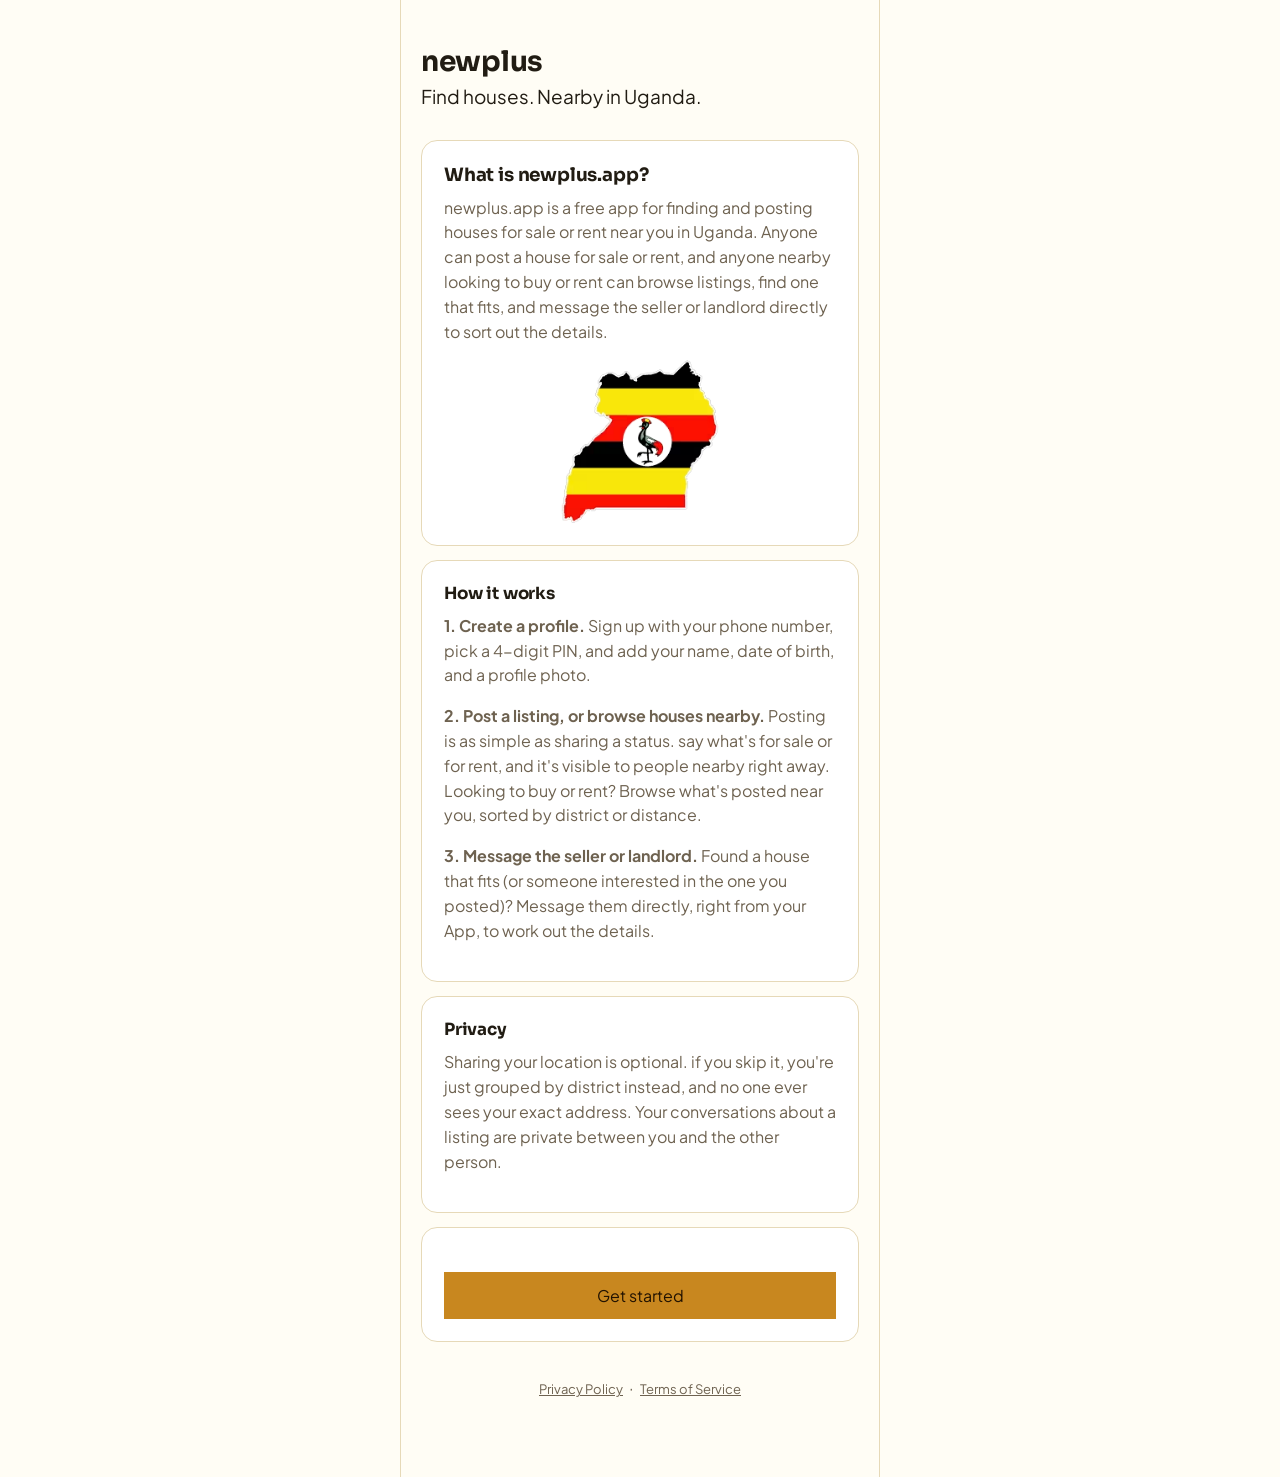
==== about.html @ b26dc36b "Add files via upload" ====
<!DOCTYPE html>
<html lang="en">
<head>
<meta charset="UTF-8">
<meta name="viewport" content="width=device-width, initial-scale=1.0">
<title>About newplus: Find and Post Houses for Sale &amp; Rent in Uganda</title>
<meta name="description" content="newplus is a free app for finding and posting houses for sale or rent near you in Uganda. Learn how it works: create a profile, post or browse listings nearby, and message the seller or landlord directly to sort out the details.">
<link rel="canonical" href="https://newplus.app/about.html">
<meta property="og:type" content="website">
<meta property="og:title" content="About newplus: Find and Post Houses for Sale & Rent in Uganda">
<meta property="og:description" content="Learn how newplus works: create a profile, ENSURE YOU HAVE SET A SECRET CODE UNDER PROFILES BEFORE USE. Post or find houses nearby, and message the seller or landlord directly.">
<meta property="og:url" content="https://newplus.app/about.html">
<meta property="og:image" content="https://newplus.app/founder.png">
<meta property="og:image:width" content="191">
<meta property="og:image:height" content="194">

<meta name="twitter:card" content="summary_large_image">
<meta name="twitter:title" content="About newplus: Find and Post Houses for Sale & Rent in Uganda">
<meta name="twitter:description" content="Learn how newplus works: create a profile, post or find houses nearby, and message the seller or landlord directly.">
<meta name="twitter:image" content="https://newplus.app/founder.png">
<link rel="preconnect" href="https://fonts.googleapis.com">
<link rel="preconnect" href="https://fonts.gstatic.com" crossorigin>
<link rel="stylesheet" href="https://fonts.googleapis.com/css2?family=Sora:wght@600;700;800&amp;family=Plus+Jakarta+Sans:wght@400;500;600;700&amp;family=JetBrains+Mono:wght@400;600&amp;display=swap">
<link rel="stylesheet" href="style.css">

<script type="application/ld+json">
{
  "@context": "https://schema.org",
  "@type": "WebApplication",
  "name": "newplus",
  "url": "https://newplus.app/",
  "image": "https://newplus.app/founder.png",
  "description": "newplus is a free app for finding and posting houses for sale or rent near you in Uganda. Create a profile, post or browse listings nearby by district or distance, and message the seller or landlord directly to sort out the details.",
  "disambiguatingDescription": "newplus is a local house sale and rental marketplace app in Uganda, it is not a news publication and is not affiliated with any news outlet, including any similarly-named one.",
  "applicationCategory": "BusinessApplication",
  "operatingSystem": "Any (runs in a web browser, no install required)",
  "areaServed": {
    "@type": "Country",
    "name": "Uganda"
  },
  "offers": {
    "@type": "Offer",
    "price": "5000",
    "priceCurrency": "UGX",
    "description": "Monthly subscription to post and browse house listings and message about them"
  }
}
</script>
</head>
<body>
<div id="app" style="padding-bottom:60px">
  <div class="brand">newplus</div>
  <p class="tagline tagline-hero">Find houses. Nearby in Uganda.</p>


  <div class="card welcome-card">
    <h1 style="font-size:1.15em;margin:0 0 10px">What is newplus.app?</h1>
    <p>newplus.app is a free app for finding and posting houses for
      sale or rent near you in Uganda. Anyone can post a house for sale
      or rent, and anyone nearby looking to buy or rent can browse
      listings, find one that fits, and message the seller or landlord
      directly to sort out the details.</p>
    <img src="/founder.png" width="160" alt="Map of Uganda in the colors of the Ugandan flag" style="display:block;margin:14px auto 0">
  </div>

  <div class="card welcome-card">
    <h2 style="font-size:1.05em;margin:0 0 10px">How it works</h2>
    <p><strong>1. Create a profile.</strong> Sign up with your phone
      number, pick a 4-digit PIN, and add your name, date of birth, and
      a profile photo.</p>
    <p><strong>2. Post a listing, or browse houses nearby.</strong> Posting is
      as simple as sharing a status. say what's for sale or for rent, and
      it's visible to people nearby right away. Looking to buy or rent?
      Browse what's posted near you, sorted by district or distance.</p>
    <p><strong>3. Message the seller or landlord.</strong> Found a house
      that fits (or someone interested in the one you posted)? Message
      them directly, right from your App, to work out the details.</p>
  </div>

  <div class="card welcome-card">
    <h2 style="font-size:1.05em;margin:0 0 10px">Privacy</h2>
    <p>Sharing your location is optional. if you skip it, you're just
      grouped by district instead, and no one ever sees your exact
      address. Your conversations about a listing are private between you
      and the other person.</p>
  </div>

  <div class="card welcome-card" style="text-align:center">
    <a href="/" class="btn-primary" style="display:inline-block;text-decoration:none;padding:12px 28px">Get started</a>
  </div>

  <p style="text-align:center;margin-top:20px">
    <a href="/privacy.html" style="color:var(--ink-muted);font-size:13px">Privacy Policy</a>
    &nbsp;·&nbsp;
    <a href="/terms.html" style="color:var(--ink-muted);font-size:13px">Terms of Service</a>
  </p>
</div>
</body>
</html>
---- style.css ----
/* ============================================================
   newplus design system
   Flat, paper-white, market-signage palette: gold, forest green,
   and brick clay on an off-white page. No gradients, no blur,
   no glow. One accent does the work; everything else stays quiet.
   ============================================================ */

/* Fonts (Sora, Plus Jakarta Sans, JetBrains Mono) are loaded via <link>
   tags in each page's <head>, not @import here, since @import forces
   the browser to fully fetch and parse this file before it even
   discovers it needs the font CSS, adding a serial round trip before
   text renders. See SETUP_GUIDE.md / the top of each .html file. */

:root {
  --bg: #FFFDF5;
  --bg-card: #FFFFFF;
  --bg-card-raised: #FBF1D6;
  --line: #E6D9B8;
  --line-soft: #E6D9B880;
  --ink: #211C13;
  --ink-muted: #6E6250;
  --gold: #C8871F;
  --gold-bright: #DFA23C;
  --gold-dim: #C8871F1f;
  --clay: #B23A2E;
  --clay-dim: #B23A2E1a;
  --forest: #2C4A30;
  --forest-bright: #3F6B45;
  --forest-dim: #2C4A3014;
  --forest-line: #2C4A3055;
  --cool: #2F6280;
  --cool-bright: #3E7899;
  --success: #3F6B45;
  --success-dim: #3F6B451a;
  --danger: #B23A2E;
  --danger-dim: #B23A2E1a;
  --radius: 16px;
  --radius-lg: 22px;
  --radius-sm: 11px;
  --font-display: 'Sora', sans-serif;
  --font-body: 'Plus Jakarta Sans', 'Apple Color Emoji', 'Segoe UI Emoji', 'Segoe UI Symbol', 'Noto Color Emoji', sans-serif;
  --font-mono: 'JetBrains Mono', monospace;
}

* { box-sizing: border-box; -webkit-tap-highlight-color: transparent; user-select: none; -webkit-user-select: none; -webkit-touch-callout: none; touch-action: manipulation; }

input, textarea {
  user-select: text; -webkit-user-select: text; -webkit-touch-callout: default;
}

html, body {
  margin: 0; padding: 0;
  background: var(--bg);
  color: var(--ink);
  font-family: var(--font-body);
  min-height: 100vh;
  overflow-x: hidden;
  -webkit-tap-highlight-color: transparent;
}
html.chat-open, body.chat-open {
  height: 100%;
  overflow: hidden;
  overscroll-behavior: none;
}
body.chat-open {
  position: fixed;
  width: 100%;
}

#app {
  max-width: 480px;
  margin: 0 auto;
  min-height: 100vh;
  min-height: 100dvh;
  display: flex;
  flex-direction: column;
  padding: 44px 20px calc(40px + env(safe-area-inset-bottom));
  border-left: 1px solid var(--line);
  border-right: 1px solid var(--line);
}
#app.chat-mode {
  position: fixed;
  top: 0; left: 0; right: 0;
  min-height: 0;
  height: 100vh;
  height: 100dvh;
  overflow: hidden;
}
#app.directory-mode {
  position: fixed;
  top: 0; left: 0; right: 0;
  min-height: 0;
  height: 100vh;
  height: 100dvh;
  overflow: hidden;
  padding-top: 18px;
}
.directory-static { flex-shrink: 0; }
.directory-static h2 { -webkit-tap-highlight-color: transparent; }
.directory-scroll { flex: 1; min-height: 0; overflow-y: auto; overflow-x: hidden; overscroll-behavior: contain; padding-bottom: 12px; }
.admin-wrap #app { max-width: 1000px; padding-top: 28px; border-left: none; border-right: none; }

.brand {
  width: fit-content;
  font-family: var(--font-display);
  font-size: 28px;
  font-weight: 700;
  letter-spacing: -0.01em;
  margin-bottom: 4px;
  color: var(--ink);
  -webkit-tap-highlight-color: transparent;
  user-select: none;
  -webkit-user-select: none;
  -webkit-touch-callout: none;
}
.brand-dot { color: var(--gold); }
.top-bar-hero .brand { color: var(--bg); }
.top-bar-hero .brand .brand-dot { color: var(--gold-bright); }

/* ---------- Intro screen ---------- */
.intro-screen {
  display: flex;
  flex-direction: column;
  flex: 1;
  min-height: calc(100vh - 84px);
  min-height: calc(100dvh - 84px);
}
.intro-icons { display: flex; gap: 12px; margin: 6px 0 22px; }
.intro-icon {
  width: 56px; height: 56px; border-radius: 50%;
  background: #FFF3E6;
  display: flex; align-items: center; justify-content: center;
  flex-shrink: 0;
}
.intro-icon svg { width: 24px; height: 24px; flex-shrink: 0; }
.intro-headline { font-size: 26px; margin: 0 0 8px; }
.intro-subhead { font-size: 15px; color: var(--ink-muted); margin: 0 0 24px; line-height: 1.5; }
.intro-screen .btn-primary { margin-top: auto; margin-bottom: 24px; width: 100%; height: 56px; font-size: 15.5px; }

/* ---------- Welcome / auth-choice screen ---------- */
.welcome-topbar { display: flex; align-items: center; gap: 8px; margin-bottom: 4px; }
.chevron-btn {
  background: none; border: none; width: auto; padding: 0 6px 0 0;
  font-size: 26px; line-height: 1; color: var(--ink); cursor: pointer;
}
.chevron-btn:hover { color: var(--gold); }
.welcome-screen {
  display: flex; flex-direction: column; align-items: center; text-align: center;
  flex: 1; justify-content: center; padding: 12px 0;
}
.welcome-icons-row { display: flex; gap: 12px; margin-bottom: 22px; }
.welcome-icon-circle {
  width: 64px; height: 64px; border-radius: 50%;
  background: #FFF3E6; display: flex; align-items: center; justify-content: center;
  flex-shrink: 0;
}
.welcome-icon-circle svg { width: 26px; height: 26px; flex-shrink: 0; }
.welcome-headline { font-size: 28px; line-height: 1.2; margin: 0 0 8px; }
.welcome-subhead { font-size: 16px; color: var(--ink-muted); margin: 0 0 32px; }
.welcome-screen .btn-primary { width: 100%; height: 56px; font-size: 16px; border-radius: 14px; margin: 0; }
.welcome-login-link { font-size: 14px; color: var(--ink-muted); margin: 16px 0 0; }
.welcome-login-link a { color: var(--gold); font-weight: 700; text-decoration: none; }
.welcome-login-link a:hover { text-decoration: underline; }
.welcome-footer { font-size: 12px; color: var(--ink-muted); text-align: center; margin: 16px 0 0; }
.welcome-footer a { color: var(--gold); text-decoration: none; }
.welcome-footer a:hover { text-decoration: underline; }

/* ---------- Chats screen (flat, WhatsApp-style) ---------- */
.chat-list-topbar { margin-bottom: 16px; }
.chat-list-title { font-size: 24px; margin: 0; }
.chat-search-wrap { position: relative; margin-bottom: 4px; }
.chat-search-icon {
  position: absolute; left: 14px; top: 50%; transform: translateY(-50%);
  font-size: 14px; color: var(--ink-muted); pointer-events: none;
}
.chat-search-flat {
  background: #F2F2F2; border: none; height: 44px; border-radius: 12px;
  padding: 0 14px 0 38px; margin-bottom: 14px; width: 100%;
}
.chat-search-flat:focus { box-shadow: 0 0 0 2px var(--gold-dim); }
.chat-list-flat { margin: 0 -20px; }
.chat-row {
  display: flex; align-items: center; gap: 12px;
  height: 72px; padding: 0 20px;
  border-bottom: 1px solid #EEE;
  cursor: pointer;
}
.chat-row:hover { background: var(--bg-card-raised); }
.chat-avatar {
  width: 48px; height: 48px; border-radius: 50%; overflow: hidden; flex-shrink: 0;
  background: var(--gold); color: #FFF9F0; display: flex; align-items: center; justify-content: center;
  font-size: 16px; font-weight: 700; position: relative;
}
.chat-avatar img { width: 100%; height: 100%; object-fit: cover; }
.chat-row-name {
  font-weight: 700; font-size: 16px; color: var(--ink);
  white-space: nowrap; overflow: hidden; text-overflow: ellipsis;
}
.chat-row-info { flex: 1; min-width: 0; display: flex; flex-direction: column; justify-content: center; gap: 2px; }
.chat-row-top-line { display: flex; align-items: center; justify-content: space-between; gap: 10px; }
.chat-row-time-wrap { display: flex; align-items: center; gap: 6px; flex-shrink: 0; }
.chat-row-time { font-size: 12px; color: var(--ink-muted); }
.chat-row-expired .chat-avatar { filter: grayscale(1); opacity: .6; }
.chat-row-expired .chat-row-name { color: var(--ink-muted); }
.chat-row-expired-label {
  font-size: 11px; font-weight: 600; color: #B45309;
  background: #FEF3C7; display: inline-block; padding: 1px 7px; border-radius: 8px; width: fit-content;
}
.chat-unread-dot { width: 9px; height: 9px; border-radius: 50%; background: var(--gold); flex-shrink: 0; }
.chat-empty-state { text-align: center; padding: 60px 24px; color: var(--ink-muted); }
.chat-empty-state .chat-empty-icon { font-size: 40px; margin-bottom: 12px; }

/* ---------- Home / People nearby screen ---------- */
.home-header { background: var(--bg); padding: 0; margin-bottom: 6px; }
.home-brand { font-size: 24px; margin-bottom: 0; }
.home-icon-btn {
  width: 40px; height: 40px; padding: 0; border-radius: 50%;
  display: flex; align-items: center; justify-content: center;
}
.home-greeting { font-size: 20px; margin: 14px 0 16px; }

.home-search-wrap { position: relative; margin-bottom: 14px; }
.home-search-icon {
  position: absolute; left: 14px; top: 50%; transform: translateY(-50%);
  display: flex; color: var(--ink-muted); pointer-events: none;
}
.home-search-input {
  background: #F2F2F2; border: none; height: 48px; border-radius: 12px;
  padding: 0 14px 0 40px; width: 100%;
}
.home-search-input:focus { box-shadow: 0 0 0 2px var(--gold-dim); }

.section-title-home { font-size: 16px; font-weight: 700; color: var(--ink); margin: 0; }
.filter-icon-btn {
  background: none; border: none; width: auto; padding: 4px;
  color: var(--ink-muted); display: flex; align-items: center; justify-content: center;
}
.filter-icon-btn:hover { color: var(--gold); }

.people-grid {
  display: grid; grid-template-columns: 1fr 1fr; gap: 12px;
  padding-bottom: 92px; /* clears the fixed bottom tab bar */
}
.people-grid > .area-group-label,
.people-grid > .empty-state,
.people-grid > #load-more-people-btn {
  grid-column: 1 / -1;
}
.people-card {
  background: var(--bg-card); border-radius: 16px; overflow: hidden; cursor: pointer;
  box-shadow: 0 2px 10px rgba(33,28,19,.08);
  display: flex; flex-direction: column;
  transition: transform .1s ease, box-shadow .15s ease;
}
.people-card:hover { box-shadow: 0 4px 16px rgba(33,28,19,.14); }
.people-card-photo {
  height: 140px; width: 100%; background: var(--gold);
  display: flex; align-items: center; justify-content: center;
  color: #FFF9F0; font-size: 32px; font-weight: 700; overflow: hidden;
}
.people-card-photo img { width: 100%; height: 100%; object-fit: cover; }
.people-card-body { padding: 10px 12px 12px; }
.people-card-name {
  font-size: 14px; font-weight: 700; color: var(--ink);
  white-space: nowrap; overflow: hidden; text-overflow: ellipsis;
}
.people-card-meta {
  display: flex; align-items: center; gap: 5px;
  font-size: 12px; color: var(--ink-muted); margin-top: 3px;
}
.people-card-pin { display: flex; flex-shrink: 0; }
.people-card-online-dot {
  width: 7px; height: 7px; border-radius: 50%; background: var(--forest-bright);
  flex-shrink: 0; margin-left: auto;
}

/* ---------- Bottom tab bar (Home screen only, see note in index.html) ---------- */
.bottom-tab-bar {
  position: fixed; left: 0; right: 0; bottom: 0; z-index: 40;
  max-width: 480px; margin: 0 auto;
  background: var(--bg-card); border-top: 1px solid var(--line);
  display: flex; align-items: center; justify-content: space-around;
  padding: 8px 12px calc(6px + env(safe-area-inset-bottom));
}
.tab-item {
  background: none; border: none; width: auto; padding: 4px 10px;
  display: flex; flex-direction: column; align-items: center; gap: 3px;
  color: var(--ink-muted); font-size: 11px; font-weight: 600; border-radius: 10px;
}
.tab-item.active { color: var(--gold); }
.tab-post-job {
  width: 52px; height: 52px; border-radius: 50%; padding: 0;
  background: var(--gold); color: #FFF9F0;
  display: flex; align-items: center; justify-content: center;
  font-size: 26px; font-weight: 700; line-height: 1;
  margin-top: -26px; box-shadow: 0 4px 14px rgba(200,135,31,.45);
}

.tagline { color: var(--ink-muted); font-size: 13.5px; margin-bottom: 30px; line-height: 1.5; }
.tagline-hero {
  font-size: 19px; color: var(--ink); line-height: 1.4;
  opacity: 0; transform: translateY(8px);
  animation: taglineIn .5s ease forwards .1s;
}
.tagline-hero strong { color: var(--gold); }
@keyframes taglineIn {
  from { opacity: 0; transform: translateY(8px); }
  to { opacity: 1; transform: translateY(0); }
}
@media (prefers-reduced-motion: reduce) {
  .tagline-hero { animation: none; opacity: 1; transform: none; }
}

/* the directory header: a full-bleed forest-green bar, edge to edge */
.top-bar-hero {
  background: var(--forest);
  margin: 0 -20px 12px;
  padding: 12px 20px;
}
.icon-btn.btn-on-hero { background: rgba(255,253,245,.12); border: 2px solid rgba(255,253,245,.5); color: var(--bg); font-weight: 700; }
.icon-btn.btn-on-hero:hover { background: rgba(255,253,245,.22); border-color: var(--bg); }

h1, h2, h3 { font-family: var(--font-display); font-weight: 700; margin: 0 0 6px; letter-spacing: -0.01em; color: var(--ink); }
h1 { font-size: 26px; }
h2 { font-size: 20px; }
h3 { font-size: 15.5px; }
p { color: var(--ink-muted); line-height: 1.55; margin: 0 0 16px; }
label { display: block; font-size: 12.5px; font-weight: 600; letter-spacing: .02em; color: var(--ink-muted); margin: 18px 0 7px; }
label:first-child { margin-top: 0; }

input, select, textarea {
  width: 100%;
  background: var(--bg-card);
  border: 1px solid var(--line);
  color: var(--ink);
  padding: 13px 14px;
  border-radius: var(--radius-sm);
  font-size: 15px;
  font-family: var(--font-body);
  outline: none;
  transition: border-color .15s ease, box-shadow .15s ease;
}
input:focus, select:focus, textarea:focus {
  border-color: var(--gold);
  box-shadow: 0 0 0 3px var(--gold-dim);
}
.phone-input-clean {
  height: 56px; background: #FFFFFF; border: 1px solid #E5E7EB;
  border-radius: 12px; font-size: 16px; color: #000;
}
.input-helper-text { font-size: 12.5px; color: var(--ink-muted); margin: 6px 2px 0; }
input::placeholder, textarea::placeholder { color: #A69A82; }
.chat-search-input { margin-bottom: 14px; }

/* ---------- PIN field with a "show briefly" eye toggle ---------- */
.pin-field { position: relative; }
.pin-field input { padding-right: 46px; letter-spacing: .15em; }
.pin-eye-btn {
  position: absolute; right: 4px; top: 50%; transform: translateY(-50%);
  background: none; border: none; padding: 8px; margin: 0; width: auto;
  font-size: 17px; line-height: 1; color: var(--ink-muted); cursor: pointer;
  border-radius: 999px;
}
.pin-eye-btn:hover { color: var(--gold); }
.pin-eye-btn:active { transform: translateY(-50%) scale(0.92); }

.area-eyebrow-row {
  display: flex; align-items: center; justify-content: space-between;
  position: sticky; top: 0; z-index: 3;
  background: var(--bg);
  margin: 0; padding: 2px 0 8px;
}
.area-search-icon-wrap {
  position: relative; width: 30px; height: 30px; flex-shrink: 0;
  display: flex; align-items: center; justify-content: center;
  border-radius: 50%;
}
.area-search-icon-wrap:hover { background: var(--bg-card-raised); }
.area-search-icon { font-size: 15px; opacity: .75; pointer-events: none; }
.area-search-select-overlay {
  position: absolute; inset: 0; width: 100%; height: 100%;
  opacity: 0; border: none; padding: 0; margin: 0; cursor: pointer;
}
.area-group-label {
  font-size: 12px; font-weight: 700; letter-spacing: .03em;
  color: var(--ink-muted); margin: 14px 4px 6px;
}
.chat-toast {
  position: absolute; top: calc(100% + 8px); right: 0; z-index: 40;
  background: var(--bg-card); border: 1px solid var(--forest-line); color: var(--ink);
  padding: 9px 14px; border-radius: 12px; font-size: 13px; white-space: nowrap;
  box-shadow: 0 6px 18px rgba(33,28,19,.12); cursor: pointer;
  opacity: 0; transform: translateY(-6px); transition: opacity .22s ease, transform .22s ease;
}
.chat-toast strong { color: var(--forest-bright); }
.chat-toast.show { opacity: 1; transform: translateY(0); }
.chat-toast::before {
  content: ""; position: absolute; top: -5px; right: 18px; width: 9px; height: 9px;
  background: var(--bg-card); border-left: 1px solid var(--forest-line); border-top: 1px solid var(--forest-line);
  transform: rotate(45deg);
}
.chat-toast-fixed {
  position: fixed; top: max(16px, env(safe-area-inset-top)); left: 50%;
  transform: translate(-50%, -14px); right: auto;
}
.chat-toast-fixed.show { transform: translate(-50%, 0); }
.chat-toast-fixed::before { display: none; }

button {
  font-family: var(--font-body);
  font-weight: 600;
  font-size: 15px;
  border: none;
  border-radius: var(--radius-sm);
  padding: 14px 18px;
  cursor: pointer;
  transition: transform .1s ease, opacity .15s ease, background .15s ease, border-color .15s ease, color .15s ease;
}
button:active { transform: scale(0.98); }
button:focus-visible { outline: 2px solid var(--gold); outline-offset: 2px; }
button:disabled { opacity: .5; cursor: not-allowed; }

.btn-primary {
  background: var(--gold);
  color: #211201; width: 100%; margin-top: 22px;
  border: 1px solid var(--gold);
}
.btn-primary:hover:not(:disabled) { background: var(--gold-bright); }
.btn-secondary { background: transparent; color: var(--ink); border: 1px solid var(--line); width: 100%; }
.btn-secondary:hover { border-color: var(--gold); color: var(--gold); }
.btn-link { background: none; color: var(--gold); padding: 8px 0; font-size: 14px; font-weight: 600; }
.btn-link:hover { text-decoration: underline; }
.btn-danger { background: var(--danger); color: #FFF9F0; }
.btn-success { background: var(--success); color: #FFF9F0; }
.btn-small { padding: 8px 12px; font-size: 13px; width: auto; }

.card {
  background: var(--bg-card);
  border: 1px solid var(--line);
  border-radius: var(--radius);
  padding: 22px;
  margin-bottom: 14px;
}

/* ---------- top bar ---------- */
.top-bar { display: flex; justify-content: space-between; align-items: center; margin-bottom: 24px; gap: 8px; }
.top-bar-actions { display: flex; align-items: center; gap: 8px; }
.icon-btn {
  background: var(--bg-card); color: var(--ink); border: 1px solid var(--line);
  width: auto; padding: 10px 16px; font-size: 13.5px; font-weight: 600; border-radius: 999px;
  -webkit-tap-highlight-color: transparent;
  -webkit-touch-callout: none;
  user-select: none;
  -webkit-user-select: none;
}
.icon-btn:hover { border-color: var(--gold); color: var(--gold); background: var(--bg-card-raised); }

.icon-btn.btn-accent { background: var(--cool); border: 2px solid var(--bg); color: #FFF9F0; }
.icon-btn.btn-accent:hover { background: var(--cool-bright); }

.unread-badge {
  display: inline-flex; align-items: center; justify-content: center;
  min-width: 18px; height: 18px; padding: 0 5px; margin-left: 6px;
  background: var(--clay); color: #FFF9F0; font-size: 10.5px; font-weight: 700;
  border-radius: 999px; font-family: var(--font-mono);
}
.unread-count {
  display: inline-block; color: var(--gold); font-weight: 700; font-size: 13px;
  margin-left: 1px; font-family: var(--font-mono);
}

/* ---------- avatars ---------- */
.avatar {
  width: 48px; height: 48px; border-radius: 50%; background: var(--bg-card-raised);
  display: flex; align-items: center; justify-content: center; font-size: 17px; font-weight: 700;
  color: var(--ink); flex-shrink: 0; overflow: hidden; border: 2px solid var(--line);
  position: relative;
}
.avatar img { width: 100%; height: 100%; object-fit: cover; }
.avatar.lg { width: 96px; height: 96px; font-size: 30px; }
.online-dot {
  position: absolute; bottom: 0; right: 0; width: 12px; height: 12px;
  border-radius: 50%; background: var(--forest-bright); border: 2px solid var(--bg-card);
}
.chat-header-info { display: flex; flex-direction: column; gap: 2px; min-width: 0; flex: 1; overflow: hidden; }
.chat-status { font-size: 12.5px; color: var(--ink-muted); }

/* ---------- VOICE NOTES ---------- */
.bubble-voice { padding: 10px 12px; }
.voice-note-placeholder { display: flex; align-items: center; gap: 8px; min-width: 160px; height: 36px; }
.voice-note-player { max-width: 220px; height: 36px; }
.voice-record-timer { color: var(--danger); font-size: 14px; font-weight: 600; min-width: 40px; text-align: center; }
.voice-cancel-btn { color: var(--danger); }
#voice-record-btn.voice-record-btn-active { background: var(--danger-dim); color: var(--danger); border-radius: 50%; }

/* ---------- profile hero ---------- */
.profile-hero {
  text-align: center;
  padding: 40px 20px 28px;
}
.profile-hero .avatar.lg {
  margin: 0 auto 16px;
  position: relative;
  border: 3px solid var(--bg-card-raised);
}
.profile-hero h3 { font-size: 21px; margin-bottom: 4px; }
.profile-hero p { margin-bottom: 0; font-size: 13.5px; }
.profile-hero .btn-link { margin-top: 2px; }

/* ---------- people directory ---------- */
.person-row {
  display: flex; align-items: center; gap: 14px;
  background: var(--bg-card); border: 1px solid var(--line); border-radius: var(--radius);
  padding: 14px 16px; margin-bottom: 10px; cursor: pointer;
  transition: border-color .15s ease, background .15s ease;
}
.person-row:hover { border-color: var(--gold); background: var(--bg-card-raised); }
.person-info { flex: 1; min-width: 0; }
.person-name { font-weight: 700; font-size: 15.5px; color: var(--ink); }
.person-meta { color: var(--ink-muted); font-size: 12.5px; display: flex; gap: 6px; align-items: center; flex-wrap: wrap; margin-top: 2px; }
.person-chevron { color: var(--ink-muted); font-size: 18px; flex-shrink: 0; transition: transform .15s ease, color .15s ease; }
.person-row:hover .person-chevron { color: var(--gold); transform: translateX(2px); }

/* ---------- notifications ---------- */
.notification-row {
  display: flex; align-items: center; gap: 10px;
  background: var(--bg-card); border: 1px solid var(--line); border-radius: var(--radius);
  padding: 12px 14px; margin-bottom: 8px;
  transition: border-color .15s ease, background .15s ease;
}
.notification-row:hover { border-color: var(--gold); background: var(--bg-card-raised); }
.notification-row.unread { border-color: var(--forest-line); background: var(--forest-dim); }
.notification-clickable { display: flex; align-items: center; gap: 12px; flex: 1; min-width: 0; cursor: pointer; }
.notification-body { flex: 1; min-width: 0; }
.notification-text { font-size: 13.5px; color: var(--ink); }
.notification-time { font-size: 11.5px; color: var(--ink-muted); margin-top: 2px; }
.notification-dot { width: 8px; height: 8px; border-radius: 999px; background: var(--clay); flex-shrink: 0; }
.notif-checkbox { display: none; flex-shrink: 0; width: 18px; height: 18px; accent-color: var(--forest); cursor: pointer; }
#notifications-list.select-mode .notif-checkbox { display: block; }
.notif-delete-one { flex-shrink: 0; padding: 6px 8px; }
.notif-bulk-bar { display: flex; align-items: center; justify-content: space-between; gap: 10px; margin-bottom: 10px; }
.notif-select-all { display: flex; align-items: center; gap: 6px; font-size: 13px; color: var(--ink-muted); cursor: pointer; }
.notif-select-all input { accent-color: var(--forest); cursor: pointer; }

.badge { display: inline-block; font-family: var(--font-mono); font-size: 11px; font-weight: 600; letter-spacing: .04em; padding: 4px 9px; border-radius: 999px; }
.badge-active { background: var(--success-dim); color: var(--success); }
.badge-pending, .badge-free { background: var(--gold-dim); color: var(--gold); }
.badge-inactive, .badge-expired { background: var(--danger-dim); color: var(--danger); }

/* ---------- chat screen ---------- */
.chat-header { display: flex; align-items: center; gap: 12px; margin-bottom: 16px; padding-bottom: 14px; border-bottom: 1px solid var(--line); flex-shrink: 0; }
.chat-header .person-name { font-size: 16px; white-space: nowrap; overflow: hidden; text-overflow: ellipsis; }
.chat-body { position: relative; flex: 1; min-height: 0; display: flex; flex-direction: column; }
.chat-body .chat-scroll { flex: 1; }
.scroll-bottom-btn {
  position: absolute; right: 14px; bottom: 14px; z-index: 5;
  width: 40px; height: 40px; padding: 0; border-radius: 50%;
  background: var(--bg-card); border: 1px solid var(--line); color: var(--ink);
  align-items: center; justify-content: center; font-size: 17px; line-height: 1;
  box-shadow: 0 4px 14px rgba(33,28,19,.14); cursor: pointer;
}
.scroll-bottom-btn:hover { border-color: var(--gold); color: var(--gold); }
.scroll-bottom-badge {
  position: absolute; top: -5px; right: -5px; min-width: 16px; height: 16px; padding: 0 4px;
  border-radius: 8px; background: var(--gold); color: #211201; font-size: 10.5px; font-weight: 700;
  align-items: center; justify-content: center;
}
.chat-scroll { flex: 1; min-height: 0; overflow-y: auto; overscroll-behavior: contain; display: flex; flex-direction: column; gap: 8px; padding-bottom: 12px; }
.bubble-row { display: flex; -webkit-touch-callout: none; -webkit-user-select: none; user-select: none; touch-action: manipulation; position: relative; }
.bubble-row.mine { justify-content: flex-end; }
/* Root cause of the letter-per-line bug: .bubble's max-width:78% was a
   percentage of ITS OWN PARENT (this wrapper div), but that wrapper's
   width is, in turn, auto-computed FROM .bubble's size, since it's a
   flex item sized to fit its content. Each one was waiting on the
   other to be measured first, and browsers resolve that loop by
   collapsing both to almost nothing, which is what forced every
   letter onto its own line even for very short messages.
   Fix: put the 78% cap here, on the wrapper (a real flex item whose
   container, .bubble-row, has a well-defined width), and let
   .bubble below simply fill this wrapper. No more circular dependency,
   so short messages size correctly and long ones still wrap at 78%. */
.bubble-row > div { flex-shrink: 0; max-width: 78%; }
.bubble {
  padding: 11px 15px; border-radius: 18px; font-size: 14.5px; line-height: 1.4;
  background: var(--bg-card); border: 1px solid var(--line); color: var(--ink);
  -webkit-touch-callout: none; -webkit-user-select: none; user-select: none;
  overflow-wrap: break-word;
}
.bubble-row.mine .bubble { background: var(--gold); color: #211201; border-color: var(--gold); border-bottom-right-radius: 4px; }
.bubble-row:not(.mine) .bubble { border-bottom-left-radius: 4px; }
.bubble img, .bubble-gif { max-width: 100%; height: auto; border-radius: 12px; display: block; }
.bubble.bubble-image { padding: 3px; }
.bubble.bubble-image img { border-radius: 15px; cursor: pointer; }
.bubble-row.mine .bubble.bubble-image { border-bottom-right-radius: 15px; }
.bubble-row:not(.mine) .bubble.bubble-image { border-bottom-left-radius: 15px; }
.bubble-image-placeholder {
  width: 220px; height: 220px; max-width: 100%; border-radius: 15px;
  background: var(--bg-card-raised); display: flex; align-items: center; justify-content: center;
}
/* Loaded chat photos take the EXACT same box as the placeholder they
   replace (crop via object-fit instead of scaling to the photo's own
   aspect ratio) so swapping placeholder -> real photo causes zero layout
   shift for anything below it in the chat. Full-size/uncropped view is
   still available via the lightbox on tap. */
.bubble.bubble-image img.bubble-image-loaded {
  width: 220px; height: 220px; max-width: 100%; object-fit: cover;
}
.bubble-time { font-size: 10.5px; color: var(--ink-muted); margin-top: 4px; }
.bubble-row.mine .bubble-time { text-align: right; }
.msg-tick { margin-left: 4px; letter-spacing: -1px; color: var(--ink-muted); }
.msg-tick.read { color: var(--cool); }

/* ---------- reply / quote ---------- */
.reply-bar {
  display: flex; align-items: center; gap: 10px; padding: 8px 12px; margin-bottom: 8px;
  background: var(--bg-card-raised); border-left: 3px solid var(--forest); border-radius: 10px;
}
.reply-bar-text { flex: 1; min-width: 0; }
.reply-bar-name { font-size: 12.5px; font-weight: 600; color: var(--forest-bright); }
.reply-bar-snippet { font-size: 13px; color: var(--ink-muted); white-space: nowrap; overflow: hidden; text-overflow: ellipsis; }
.chat-image-thumb-row { display: flex; gap: 6px; overflow-x: auto; flex-shrink: 0; }
.chat-image-thumb { position: relative; width: 44px; height: 44px; flex-shrink: 0; }
.chat-image-thumb img { width: 100%; height: 100%; object-fit: cover; border-radius: 8px; display: block; }
.chat-image-thumb-remove {
  position: absolute; top: -6px; right: -6px; width: 18px; height: 18px; border-radius: 50%;
  background: var(--bg-card-raised); border: 1px solid var(--line); color: var(--ink);
  font-size: 10px; line-height: 1; display: flex; align-items: center; justify-content: center; cursor: pointer; padding: 0;
}
.bubble-quote {
  padding: 6px 10px; margin-bottom: 6px; border-radius: 10px; cursor: pointer;
  background: rgba(33,28,19,.06); border-left: 3px solid var(--forest);
}
.bubble-row.mine .bubble-quote { background: rgba(33,28,19,.08); border-left-color: #211201; }
.bubble-quote-name { font-size: 11.5px; font-weight: 600; color: var(--forest-bright); }
.bubble-row.mine .bubble-quote-name { color: #211201; opacity: .75; }
.bubble-quote-snippet { font-size: 12.5px; color: var(--ink-muted); white-space: nowrap; overflow: hidden; text-overflow: ellipsis; max-width: 220px; }
.bubble-row.mine .bubble-quote-snippet { color: #211201; opacity: .7; }
.flash-highlight .bubble { animation: flashHighlight 0.9s ease; }
@keyframes flashHighlight {
  0% { box-shadow: 0 0 0 2px var(--forest-bright); }
  100% { box-shadow: none; }
}
.swipe-reply-icon {
  position: absolute; left: -6px; top: 50%; transform: translateY(-50%) scale(.6);
  font-size: 17px; color: var(--forest-bright); opacity: 0; pointer-events: none;
  transition: opacity .1s ease, transform .1s ease;
}
.bubble-row.swipe-ready .swipe-reply-icon,
.status-comment-row.swipe-ready .swipe-reply-icon { opacity: 1; transform: translateY(-50%) scale(1); }
.bubble-row:not(.swipe-ready) { transition: transform .18s ease; }
.bubble-row.swipe-ready { transition: none; }

.chat-input-bar { display: flex; align-items: center; gap: 8px; padding-top: 20px; padding-bottom: max(6px, env(safe-area-inset-bottom)); border-top: 1px solid var(--line); flex-shrink: 0; }
.chat-locked-banner {
  padding: 12px 16px; padding-bottom: max(12px, env(safe-area-inset-bottom));
  border-top: 1px solid var(--line); flex-shrink: 0;
  font-size: 13px; line-height: 1.4; color: #92400E; background: #FEF3C7; text-align: center;
}
.chat-input-bar input[type=text] { flex: 1; margin: 0; }
.chat-icon-btn {
  background: var(--bg-card); border: 1px solid var(--line); color: var(--ink-muted);
  width: 44px; height: 44px; padding: 0; border-radius: 50%; font-size: 18px;
  display: flex; align-items: center; justify-content: center; flex-shrink: 0;
}
.chat-icon-btn:hover { border-color: var(--gold); color: var(--gold); background: var(--bg-card-raised); }
.chat-send-btn {
  background: var(--gold); color: #211201; width: 44px; height: 44px; padding: 0;
  border-radius: 50%; font-size: 18px; flex-shrink: 0; display: flex; align-items: center; justify-content: center;
}
.chat-send-btn:hover { background: var(--gold-bright); }

/* ---------- GIF picker ---------- */
.gif-picker { position: fixed; inset: 0; background: rgba(33,28,19,.55); display: flex; align-items: flex-end; z-index: 50; }
.gif-picker.lightbox-overlay { align-items: center; justify-content: center; }
.lightbox-img { max-width: 94vw; max-height: 90vh; border-radius: 12px; object-fit: contain; }
.gif-picker-sheet { background: var(--bg-card); border-top: 1px solid var(--line); border-radius: 22px 22px 0 0; padding: 18px 16px 24px; width: 100%; max-width: 480px; margin: 0 auto; max-height: 70vh; display: flex; flex-direction: column; box-shadow: 0 -8px 32px rgba(33,28,19,.18); }
.gif-grid { display: grid; grid-template-columns: 1fr 1fr; gap: 8px; overflow-y: auto; margin-top: 10px; }
.gif-grid img { width: 100%; border-radius: 10px; cursor: pointer; display: block; }

/* ---------- misc ---------- */
.error-banner { background: var(--clay-dim); border: 1px solid var(--danger); color: #7A2A20; padding: 12px 14px; border-radius: var(--radius-sm); font-size: 13.5px; margin-bottom: 16px; display: flex; align-items: center; justify-content: space-between; gap: 10px; }
.error-banner-dismiss { background: none; border: none; color: #7A2A20; opacity: 0.7; cursor: pointer; font-size: 14px; line-height: 1; padding: 2px 4px; flex-shrink: 0; }
.error-banner-dismiss:hover { opacity: 1; }
.global-toast {
  position: fixed;
  top: max(84px, calc(env(safe-area-inset-top) + 70px));
  left: 50%;
  transform: translateX(-50%);
  width: calc(100% - 40px);
  max-width: 440px;
  z-index: 9999;
}
.global-toast:empty { display: none; }
.global-toast .error-banner { margin-bottom: 0; box-shadow: 0 10px 30px rgba(33,28,19,.16); }
.hint { font-size: 12.5px; color: var(--ink-muted); margin-top: -10px; margin-bottom: 16px; }
.center-loading { flex: 1; display: flex; align-items: center; justify-content: center; color: var(--ink-muted); font-size: 14px; }
.top-loading-spinner { display: flex; justify-content: center; padding: 8px 0; flex-shrink: 0; }
.top-loading-spinner .spinner { width: 20px; height: 20px; }
.spinner {
  width: 26px; height: 26px;
  border: 3px solid var(--line);
  border-top-color: var(--gold);
  border-radius: 50%;
  animation: spin .75s linear infinite;
}
@keyframes spin { to { transform: rotate(360deg); } }
.empty-state { text-align: center; color: var(--ink-muted); padding: 44px 20px; font-size: 14px; }
.avatar-upload { display: flex; flex-direction: column; align-items: center; gap: 10px; margin-bottom: 6px; }
.avatar-upload label { margin: 0; text-transform: none; font-weight: 400; font-size: 13px; }

/* ---------- avatar cropper (drag + zoom before upload) ---------- */
.avatar-cropper-sheet { align-items: center; text-align: center; }
.avatar-cropper-viewport {
  width: 260px; height: 260px; border-radius: 50%; overflow: hidden;
  margin: 0 auto; position: relative; background: var(--bg-card-raised);
  border: 2px solid var(--line); cursor: grab; touch-action: none;
}
.avatar-cropper-viewport:active { cursor: grabbing; }
.avatar-cropper-viewport img { position: absolute; top: 50%; left: 50%; max-width: none; user-select: none; -webkit-user-drag: none; }
.avatar-cropper-zoom { width: 100%; margin-top: 14px; accent-color: var(--gold); }

/* small divider used between grouped sections, e.g. payment steps */
.dot-divider { display: flex; align-items: center; gap: 6px; margin: 4px 0 18px; color: var(--gold); font-size: 10px; letter-spacing: .3em; opacity: .7; }
.dot-divider::before, .dot-divider::after { content: ""; flex: 1; height: 1px; background: var(--line); }

.ad-banner {
  position: relative;
  overflow: hidden;
  border-color: var(--gold-dim);
  background: var(--bg-card-raised);
  color: var(--ink);
  font-size: 16.5px;
  font-weight: 700;
  padding: 12px 18px;
  text-align: center;
  animation: ad-enter .4s ease both;
}
a.ad-banner { display: block; text-decoration: none; cursor: pointer; }
.ad-banner::before {
  content: "AD";
  position: absolute; top: 8px; right: 12px;
  font-family: var(--font-mono); font-size: 9px; font-weight: 600; letter-spacing: .1em;
  color: var(--ink-muted); opacity: .6;
}
@keyframes ad-enter {
  from { opacity: 0; transform: translateY(-6px); }
  to { opacity: 1; transform: translateY(0); }
}
@media (prefers-reduced-motion: reduce) {
  .ad-banner { animation: none; }
}

.section-eyebrow {
  font-family: var(--font-mono);
  font-size: 11px;
  font-weight: 600;
  letter-spacing: .08em;
  color: var(--gold);
  opacity: .8;
  margin: 4px 0 10px;
}

/* ---------- statuses (24h text/photo updates) ---------- */
.status-row {
  display: flex; gap: 14px; overflow-x: auto; padding: 2px 2px 8px;
  margin: 0 -2px 0; scrollbar-width: none;
}
.status-row::-webkit-scrollbar { display: none; }
.status-item { display: flex; flex-direction: column; align-items: center; gap: 6px; flex-shrink: 0; width: 64px; cursor: pointer; position: relative; }
.status-ring {
  width: 60px; height: 60px; border-radius: 50%; padding: 2.5px; flex-shrink: 0;
  background: var(--gold);
  display: flex; align-items: center; justify-content: center;
}
.status-ring .avatar { width: 100%; height: 100%; border: 2px solid var(--bg); }
.status-ring-empty { background: var(--line); }
.status-ring-seen { background: var(--line); }
.status-add-btn {
  position: absolute; top: 40px; left: 40px; width: 22px; height: 22px; padding: 0;
  border-radius: 50%; background: var(--gold); color: #211201; font-size: 15px; font-weight: 700;
  border: 2px solid var(--bg); display: flex; align-items: center; justify-content: center; line-height: 1;
}
.status-name { font-size: 11.5px; color: var(--ink-muted); max-width: 64px; text-align: center; overflow: hidden; text-overflow: ellipsis; white-space: nowrap; }

.status-viewer {
  position: fixed; top: 0; left: 0; right: 0;
  height: 100vh; height: 100dvh;
  z-index: 60; background: #14100A;
  display: flex; flex-direction: column; overflow: hidden;
}
.status-viewer-bars { display: flex; gap: 4px; padding: 10px 10px 0; flex-shrink: 0; }
.status-bar { flex: 1; height: 3px; border-radius: 999px; background: rgba(255,253,245,.25); }
.status-bar.seen { background: rgba(255,253,245,.7); }
.status-bar.active { background: rgba(255,253,245,.9); }
.status-viewer-top { display: flex; align-items: center; gap: 10px; padding: 10px 14px; flex-shrink: 0; color: #E6DFCF; font-size: 12.5px; }
.status-viewer-top .icon-btn { border-color: rgba(255,253,245,.2); background: rgba(255,253,245,.08); color: #FFF9F0; padding: 8px 10px; }
.status-viewer-body {
  flex: 1; min-height: 0; display: flex; align-items: center; justify-content: center;
  position: relative; padding: 0 16px;
}
.status-viewer-body img { max-width: 100%; max-height: 100%; border-radius: 10px; object-fit: contain; }
#status-viewer-media { display: flex; align-items: center; justify-content: center; width: 100%; height: 100%; }
.status-text-only {
  font-family: var(--font-display); font-size: 24px; font-weight: 700; text-align: center;
  color: #FFF9F0; line-height: 1.4; padding: 20px;
  background: #241E14;
  border-radius: var(--radius-lg); width: 100%; max-height: 100%; overflow-y: auto;
}
.status-viewer-caption { text-align: center; color: #FFF9F0; font-size: 14.5px; padding: 14px 20px 8px; flex-shrink: 0; }
.status-viewer-nav { position: absolute; inset: 0; display: flex; z-index: 1; }
.status-nav-zone { flex: 1; }

.status-comments-panel {
  flex-shrink: 0; display: flex; flex-direction: column; max-height: 38%;
  border-top: 1px solid rgba(255,253,245,.14); background: rgba(0,0,0,.3);
}
.status-comments-toggle {
  display: flex; align-items: center; gap: 6px; padding: 8px 14px; flex-shrink: 0;
  background: none; border: none; color: #C9C0AC; font-size: 12.5px; cursor: pointer;
  text-align: left; width: 100%;
}
.status-comments-toggle.open { color: #FFF9F0; }
.status-actions-bar { display: flex; align-items: center; flex-shrink: 0; }
.status-actions-bar .status-comments-toggle { width: auto; flex: 1; }
.status-like-btn {
  display: flex; align-items: center; gap: 6px; padding: 8px 14px; flex-shrink: 0;
  background: none; border: none; color: #C9C0AC; font-size: 13px; cursor: pointer;
}
.status-like-btn.liked { color: var(--clay); }
.status-comments-list { flex: 1; overflow-y: auto; padding: 0 14px 10px; display: flex; flex-direction: column; gap: 12px; }
.status-comments-list .empty-state { padding: 16px 0; font-size: 13px; }
.status-comment-row {
  display: flex; gap: 8px; align-items: flex-start; position: relative;
  -webkit-touch-callout: none; -webkit-user-select: none; user-select: none;
}
.status-comment-row:not(.swipe-ready) { transition: transform .18s ease; }
.status-comment-row.swipe-ready { transition: none; }
.status-comment-row .avatar.sm { width: 30px; height: 30px; font-size: 11.5px; flex-shrink: 0; }
.status-comment-body { flex: 1; min-width: 0; line-height: 1.45; }
.status-comment-name { font-weight: 600; font-size: 12.5px; color: #FFF9F0; margin-right: 6px; }
.status-comment-text { font-size: 13.5px; color: #FFF9F0; word-break: break-word; }
.status-comment-time { font-size: 10.5px; color: #C9C0AC; margin-top: 1px; }
.status-comment-quote {
  border-left: 2px solid var(--gold-bright); background: rgba(255,253,245,.08);
  border-radius: 6px; padding: 4px 8px; margin-bottom: 4px; display: flex; flex-direction: column;
}
.status-comment-quote-name { font-size: 10.5px; font-weight: 600; color: var(--gold-bright); }
.status-comment-quote-snippet {
  font-size: 12px; color: #C9C0AC; white-space: nowrap; overflow: hidden;
  text-overflow: ellipsis; max-width: 240px;
}
.status-comment-composer {
  display: flex; gap: 8px; padding: 10px 14px; flex-shrink: 0;
  border-top: 1px solid rgba(255,253,245,.12);
}
.status-comment-composer input {
  flex: 1; background: rgba(255,253,245,.1); border: 1px solid rgba(255,253,245,.2);
  color: #FFF9F0; border-radius: 999px; padding: 9px 14px; font-size: 13.5px;
}
.status-comment-composer input::placeholder { color: #C9C0AC; }
.status-comment-composer .icon-btn { border-color: rgba(255,253,245,.2); background: rgba(255,253,245,.08); color: #FFF9F0; padding: 8px 12px; flex-shrink: 0; }

/* ---------- terms/policy bullet lists ---------- */
.terms-list { color: var(--ink-muted); line-height: 1.55; margin: 0 0 16px; padding-left: 20px; }
.terms-list li { margin-bottom: 6px; }

/* ---------- admin ---------- */
.admin-header { display: flex; justify-content: space-between; align-items: center; margin-bottom: 24px; padding-bottom: 16px; border-bottom: 1px solid var(--line); }
table { width: 100%; border-collapse: collapse; font-size: 13.5px; }
th { text-align: left; color: var(--ink-muted); font-weight: 600; font-size: 11px; letter-spacing: .04em; padding: 10px 12px; border-bottom: 1px solid var(--line); }
td { padding: 12px; border-bottom: 1px solid var(--line); vertical-align: middle; }
tr:last-child td { border-bottom: none; }
.stat-row { display: flex; gap: 12px; margin-bottom: 20px; flex-wrap: wrap; }
.stat-box { background: var(--bg-card); border: 1px solid var(--line); border-radius: var(--radius); padding: 16px 20px; flex: 1; min-width: 130px; }
.stat-box .num { font-family: var(--font-display); font-size: 28px; font-weight: 700; }
.stat-box .label { color: var(--ink-muted); font-size: 12px; }
.action-cell { display: flex; gap: 6px; flex-wrap: wrap; }
.tabs { display: flex; gap: 4px; margin-bottom: 20px; border-bottom: 1px solid var(--line); flex-wrap: wrap; }
.tab { background: none; color: var(--ink-muted); padding: 10px 16px; border-radius: 0; border-bottom: 2px solid transparent; }
.admin-search-bar { margin-bottom: 16px; }
.admin-search-bar input { margin-bottom: 0; max-width: 360px; }
.tab:hover { color: var(--ink); }
.tab.active { color: var(--ink); border-bottom: 2px solid var(--gold); }

@media (max-width: 640px) {
  .admin-wrap #app { max-width: 100%; padding: 16px; }
  table, thead, tbody, th, td, tr { display: block; }
  thead { display: none; }
  tr { background: var(--bg-card); border: 1px solid var(--line); border-radius: var(--radius); margin-bottom: 10px; padding: 10px; }
  td { border: none; padding: 6px 4px; display: flex; justify-content: space-between; gap: 10px; }
  td::before { content: attr(data-label); color: var(--ink-muted); font-size: 11px; }
}
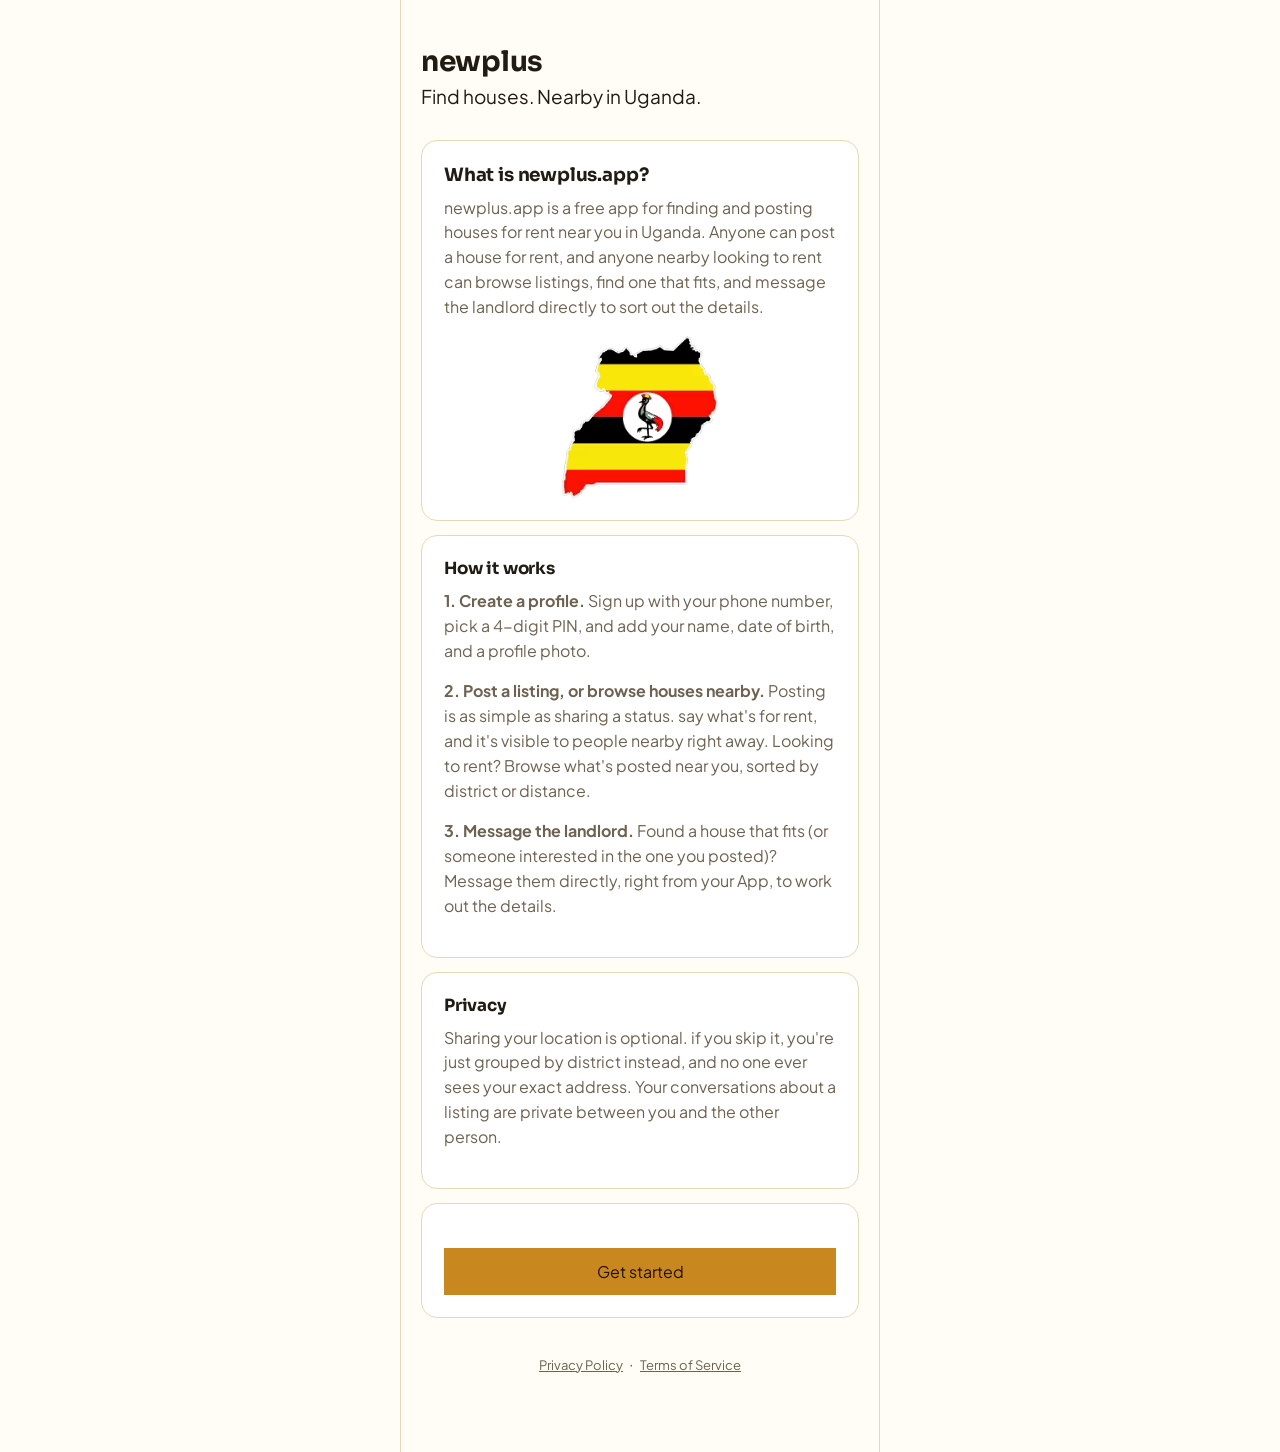
==== commit 4bc79a58: "Add files via upload" ====
--- a/about.html
+++ b/about.html
@@ -3,20 +3,20 @@
 <head>
 <meta charset="UTF-8">
 <meta name="viewport" content="width=device-width, initial-scale=1.0">
-<title>About newplus: Find and Post Houses for Sale &amp; Rent in Uganda</title>
-<meta name="description" content="newplus is a free app for finding and posting houses for sale or rent near you in Uganda. Learn how it works: create a profile, post or browse listings nearby, and message the seller or landlord directly to sort out the details.">
+<title>About newplus: Find and Post Houses for Rent in Uganda</title>
+<meta name="description" content="newplus is a free app for finding and posting houses for rent near you in Uganda. Learn how it works: create a profile, post or browse listings nearby, and message the landlord directly to sort out the details.">
 <link rel="canonical" href="https://newplus.app/about.html">
 <meta property="og:type" content="website">
-<meta property="og:title" content="About newplus: Find and Post Houses for Sale & Rent in Uganda">
-<meta property="og:description" content="Learn how newplus works: create a profile, ENSURE YOU HAVE SET A SECRET CODE UNDER PROFILES BEFORE USE. Post or find houses nearby, and message the seller or landlord directly.">
+<meta property="og:title" content="About newplus: Find and Post Houses for Rent in Uganda">
+<meta property="og:description" content="Learn how newplus works: create a profile, ENSURE YOU HAVE SET A SECRET CODE UNDER PROFILES BEFORE USE. Post or find houses to rent nearby, and message the landlord directly.">
 <meta property="og:url" content="https://newplus.app/about.html">
 <meta property="og:image" content="https://newplus.app/founder.png">
 <meta property="og:image:width" content="191">
 <meta property="og:image:height" content="194">
 
 <meta name="twitter:card" content="summary_large_image">
-<meta name="twitter:title" content="About newplus: Find and Post Houses for Sale & Rent in Uganda">
-<meta name="twitter:description" content="Learn how newplus works: create a profile, post or find houses nearby, and message the seller or landlord directly.">
+<meta name="twitter:title" content="About newplus: Find and Post Houses for Rent in Uganda">
+<meta name="twitter:description" content="Learn how newplus works: create a profile, post or find houses to rent nearby, and message the landlord directly.">
 <meta name="twitter:image" content="https://newplus.app/founder.png">
 <link rel="preconnect" href="https://fonts.googleapis.com">
 <link rel="preconnect" href="https://fonts.gstatic.com" crossorigin>
@@ -30,8 +30,8 @@
   "name": "newplus",
   "url": "https://newplus.app/",
   "image": "https://newplus.app/founder.png",
-  "description": "newplus is a free app for finding and posting houses for sale or rent near you in Uganda. Create a profile, post or browse listings nearby by district or distance, and message the seller or landlord directly to sort out the details.",
-  "disambiguatingDescription": "newplus is a local house sale and rental marketplace app in Uganda, it is not a news publication and is not affiliated with any news outlet, including any similarly-named one.",
+  "description": "newplus is a free app for finding and posting houses for rent near you in Uganda. Create a profile, post or browse listings nearby by district or distance, and message the landlord directly to sort out the details.",
+  "disambiguatingDescription": "newplus is a local house rental marketplace app in Uganda, it is not a news publication and is not affiliated with any news outlet, including any similarly-named one.",
   "applicationCategory": "BusinessApplication",
   "operatingSystem": "Any (runs in a web browser, no install required)",
   "areaServed": {
@@ -42,7 +42,7 @@
     "@type": "Offer",
     "price": "5000",
     "priceCurrency": "UGX",
-    "description": "Monthly subscription to post and browse house listings and message about them"
+    "description": "Monthly subscription to post and browse house-for-rent listings and message about them"
   }
 }
 </script>
@@ -56,10 +56,10 @@
   <div class="card welcome-card">
     <h1 style="font-size:1.15em;margin:0 0 10px">What is newplus.app?</h1>
     <p>newplus.app is a free app for finding and posting houses for
-      sale or rent near you in Uganda. Anyone can post a house for sale
-      or rent, and anyone nearby looking to buy or rent can browse
-      listings, find one that fits, and message the seller or landlord
-      directly to sort out the details.</p>
+      rent near you in Uganda. Anyone can post a house for rent, and
+      anyone nearby looking to rent can browse listings, find one that
+      fits, and message the landlord directly to sort out the
+      details.</p>
     <img src="/founder.png" width="160" alt="Map of Uganda in the colors of the Ugandan flag" style="display:block;margin:14px auto 0">
   </div>
 
@@ -69,10 +69,10 @@
       number, pick a 4-digit PIN, and add your name, date of birth, and
       a profile photo.</p>
     <p><strong>2. Post a listing, or browse houses nearby.</strong> Posting is
-      as simple as sharing a status. say what's for sale or for rent, and
-      it's visible to people nearby right away. Looking to buy or rent?
-      Browse what's posted near you, sorted by district or distance.</p>
-    <p><strong>3. Message the seller or landlord.</strong> Found a house
+      as simple as sharing a status. say what's for rent, and it's
+      visible to people nearby right away. Looking to rent? Browse
+      what's posted near you, sorted by district or distance.</p>
+    <p><strong>3. Message the landlord.</strong> Found a house
       that fits (or someone interested in the one you posted)? Message
       them directly, right from your App, to work out the details.</p>
   </div>
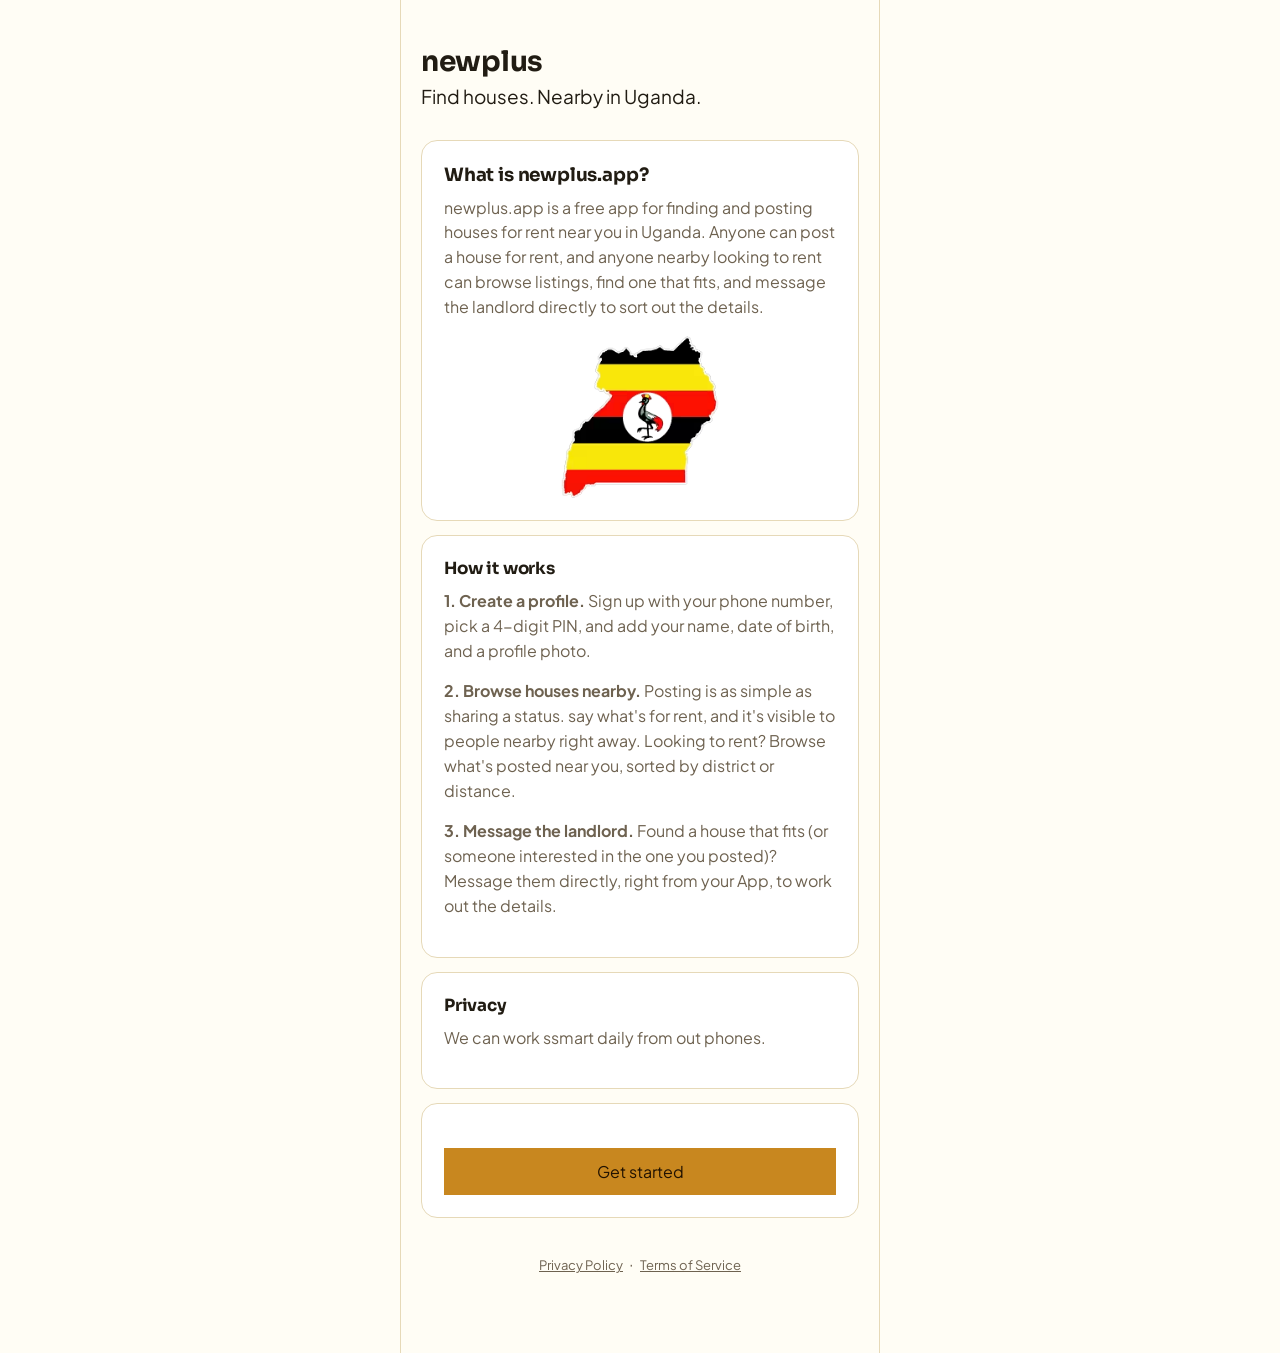
==== commit a6a7c526: "Revise title and content in about.html Updated the title and modified content in the about page." ====
--- a/about.html
+++ b/about.html
@@ -3,20 +3,20 @@
 <head>
 <meta charset="UTF-8">
 <meta name="viewport" content="width=device-width, initial-scale=1.0">
-<title>About newplus: Find and Post Houses for Rent in Uganda</title>
-<meta name="description" content="newplus is a free app for finding and posting houses for rent near you in Uganda. Learn how it works: create a profile, post or browse listings nearby, and message the landlord directly to sort out the details.">
+<title>About newplus: newplus newhome</title>
+<meta name="description" content="newplus is a free app that connects you to houses for rent in Uganda:>
 <link rel="canonical" href="https://newplus.app/about.html">
 <meta property="og:type" content="website">
-<meta property="og:title" content="About newplus: Find and Post Houses for Rent in Uganda">
-<meta property="og:description" content="Learn how newplus works: create a profile, ENSURE YOU HAVE SET A SECRET CODE UNDER PROFILES BEFORE USE. Post or find houses to rent nearby, and message the landlord directly.">
+<meta property="og:title" content="About newplus: Find Houses for Rent in Uganda">
+<meta property="og:description" content="Learn how newplus eases work, message the landlord directly.">
 <meta property="og:url" content="https://newplus.app/about.html">
 <meta property="og:image" content="https://newplus.app/founder.png">
 <meta property="og:image:width" content="191">
 <meta property="og:image:height" content="194">
 
 <meta name="twitter:card" content="summary_large_image">
-<meta name="twitter:title" content="About newplus: Find and Post Houses for Rent in Uganda">
-<meta name="twitter:description" content="Learn how newplus works: create a profile, post or find houses to rent nearby, and message the landlord directly.">
+<meta name="twitter:title" content="About newplus: Find Houses for Rent in Uganda">
+<meta name="twitter:description" content=" message the landlord directly.">
 <meta name="twitter:image" content="https://newplus.app/founder.png">
 <link rel="preconnect" href="https://fonts.googleapis.com">
 <link rel="preconnect" href="https://fonts.gstatic.com" crossorigin>
@@ -30,8 +30,8 @@
   "name": "newplus",
   "url": "https://newplus.app/",
   "image": "https://newplus.app/founder.png",
-  "description": "newplus is a free app for finding and posting houses for rent near you in Uganda. Create a profile, post or browse listings nearby by district or distance, and message the landlord directly to sort out the details.",
-  "disambiguatingDescription": "newplus is a local house rental marketplace app in Uganda, it is not a news publication and is not affiliated with any news outlet, including any similarly-named one.",
+  "description": "newplus is a free app for finding houses for rent near you in Uganda. Create a profile, browse listings nearby by district or distance, and message the landlord directly to sort out the details.",
+  "disambiguatingDescription": "newplus is a local house rental marketplace web app in Uganda, it is not a news publication and is not affiliated with any news outlet, including any similarly-named one.",
   "applicationCategory": "BusinessApplication",
   "operatingSystem": "Any (runs in a web browser, no install required)",
   "areaServed": {
@@ -68,7 +68,7 @@
     <p><strong>1. Create a profile.</strong> Sign up with your phone
       number, pick a 4-digit PIN, and add your name, date of birth, and
       a profile photo.</p>
-    <p><strong>2. Post a listing, or browse houses nearby.</strong> Posting is
+    <p><strong>2. Browse houses nearby.</strong> Posting is
       as simple as sharing a status. say what's for rent, and it's
       visible to people nearby right away. Looking to rent? Browse
       what's posted near you, sorted by district or distance.</p>
@@ -79,10 +79,7 @@
 
   <div class="card welcome-card">
     <h2 style="font-size:1.05em;margin:0 0 10px">Privacy</h2>
-    <p>Sharing your location is optional. if you skip it, you're just
-      grouped by district instead, and no one ever sees your exact
-      address. Your conversations about a listing are private between you
-      and the other person.</p>
+    <p>We can work ssmart daily from out phones.</p>
   </div>
 
   <div class="card welcome-card" style="text-align:center">
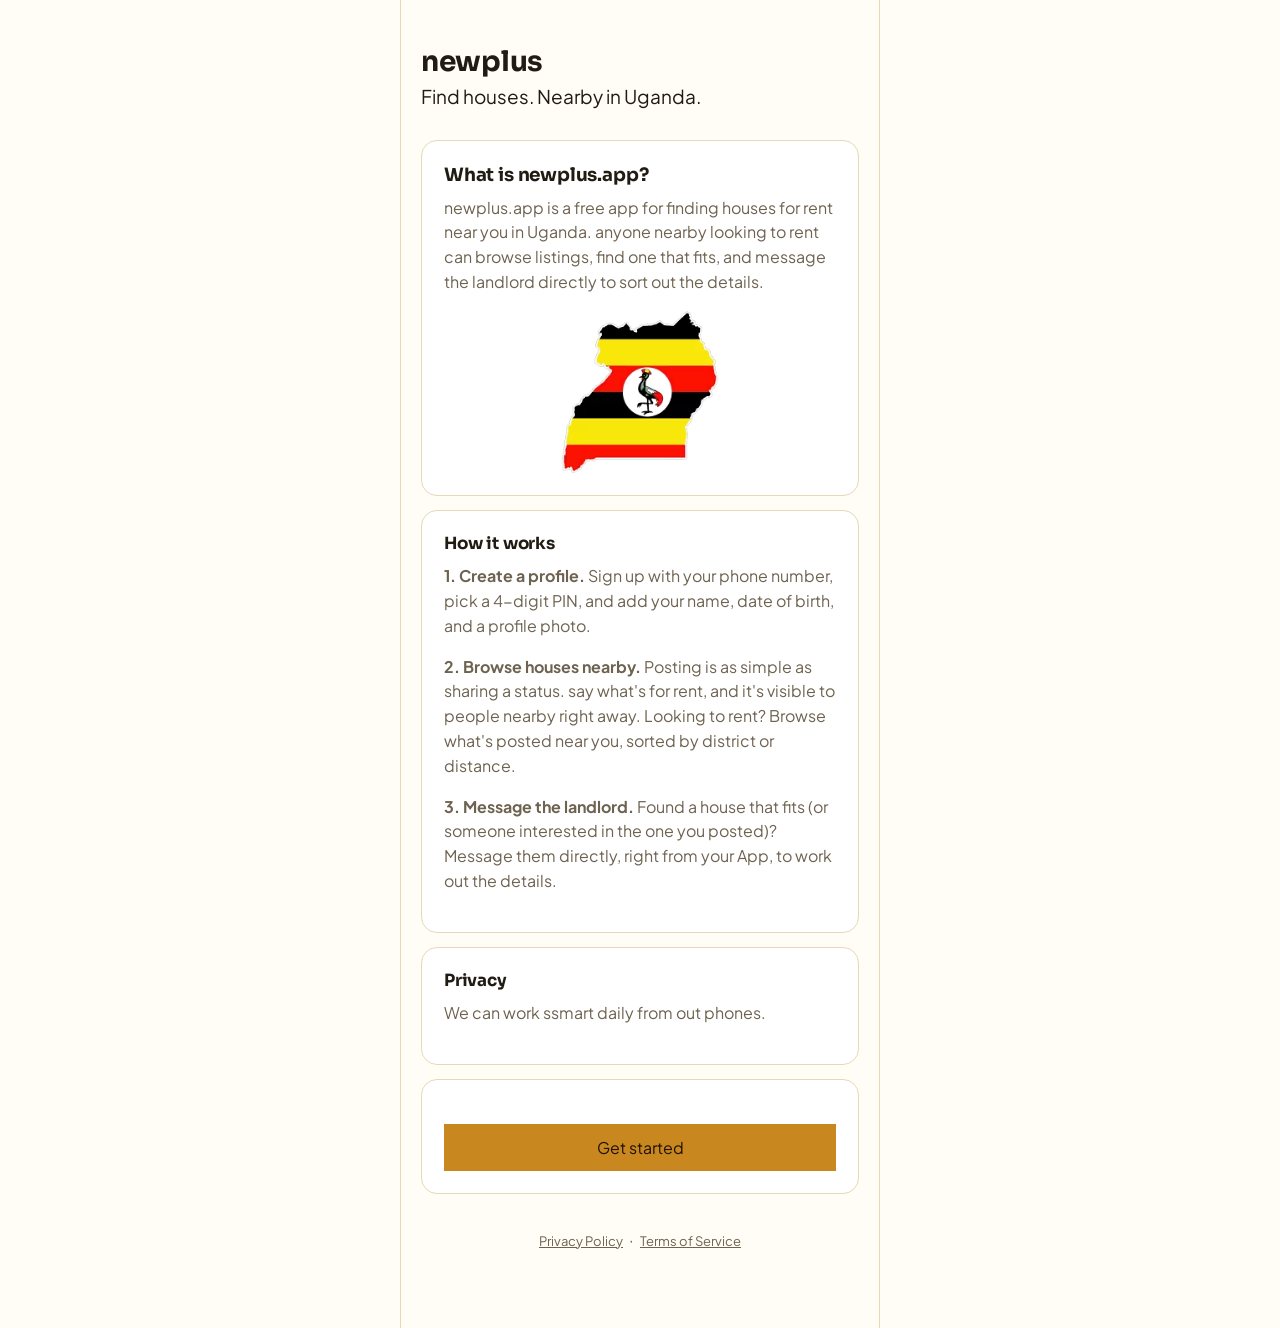
==== commit 7eafbf18: "Modify offer description and app introduction Updated the description in the Offer schema and revise" ====
--- a/about.html
+++ b/about.html
@@ -42,7 +42,7 @@
     "@type": "Offer",
     "price": "5000",
     "priceCurrency": "UGX",
-    "description": "Monthly subscription to post and browse house-for-rent listings and message about them"
+    "description": "browse house-for-rent listings and message about them"
   }
 }
 </script>
@@ -55,8 +55,8 @@
 
   <div class="card welcome-card">
     <h1 style="font-size:1.15em;margin:0 0 10px">What is newplus.app?</h1>
-    <p>newplus.app is a free app for finding and posting houses for
-      rent near you in Uganda. Anyone can post a house for rent, and
+    <p>newplus.app is a free app for finding houses for
+      rent near you in Uganda.
       anyone nearby looking to rent can browse listings, find one that
       fits, and message the landlord directly to sort out the
       details.</p>
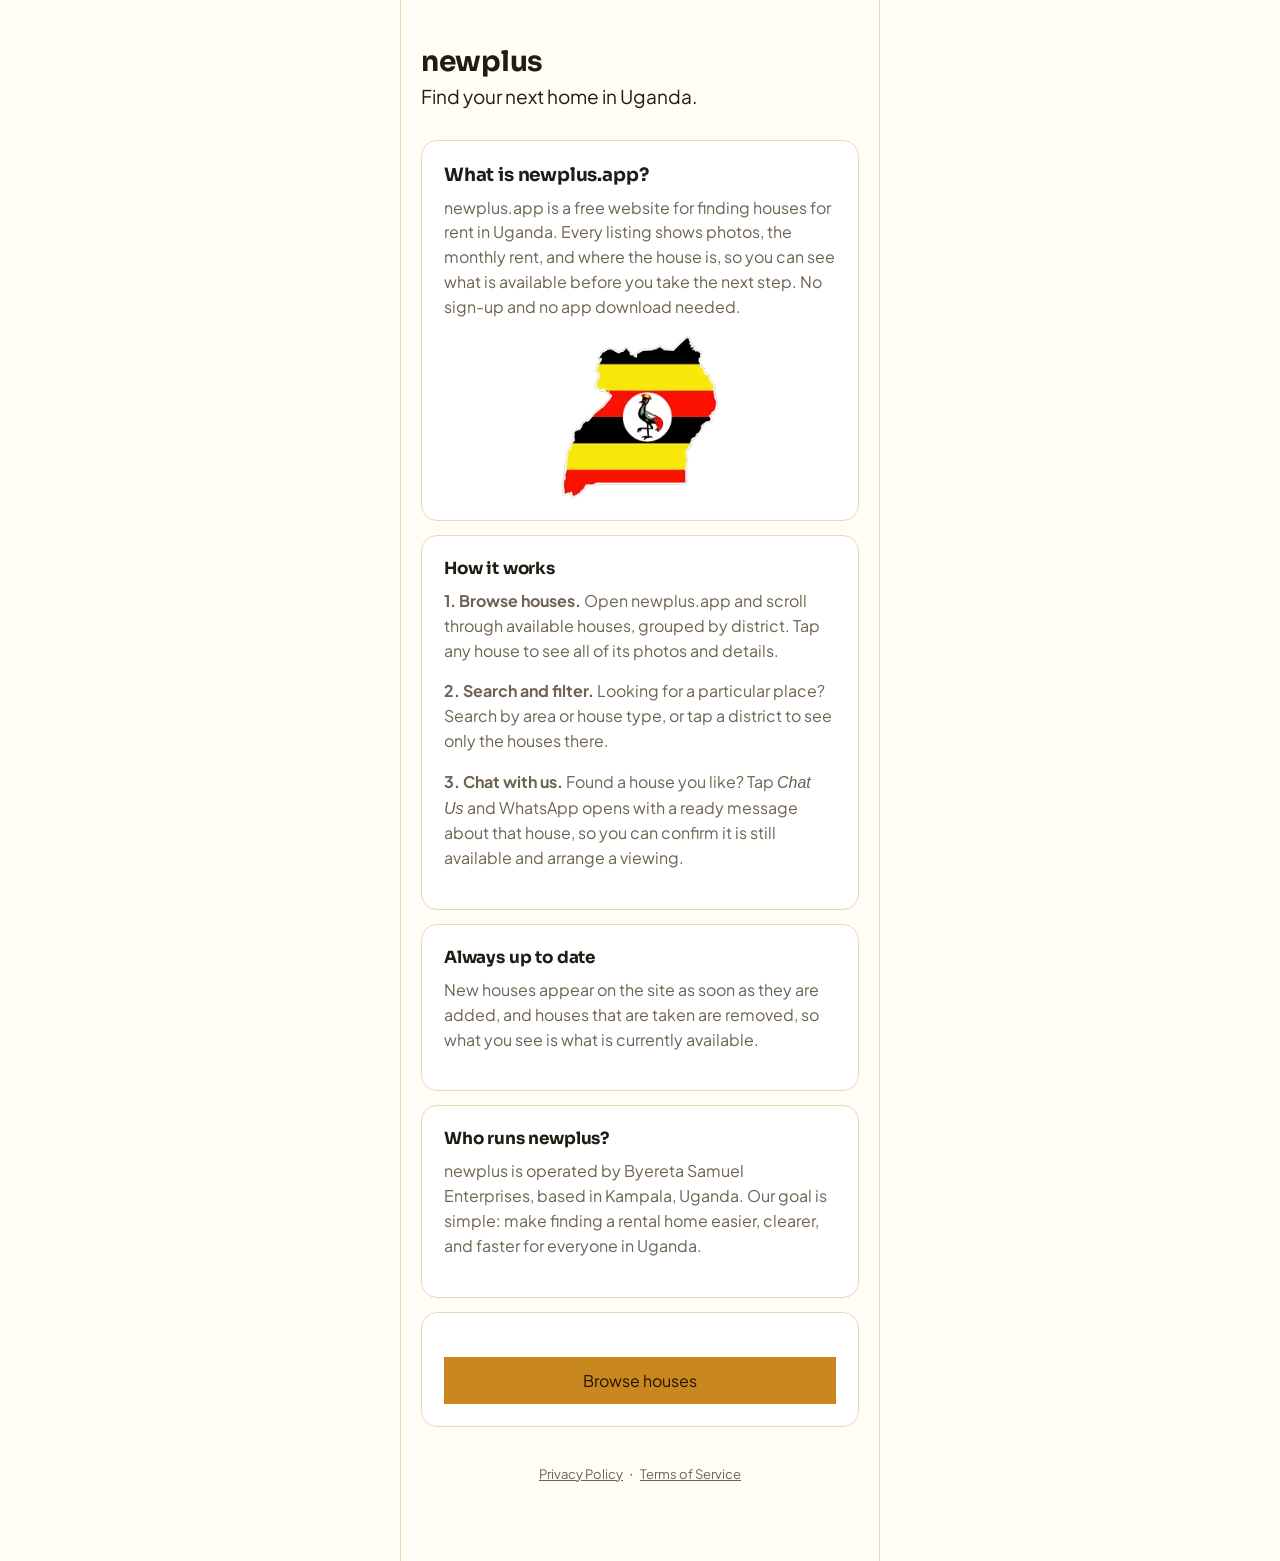
==== commit 085ac590: "Add files via upload" ====
--- a/about.html
+++ b/about.html
@@ -3,20 +3,20 @@
 <head>
 <meta charset="UTF-8">
 <meta name="viewport" content="width=device-width, initial-scale=1.0">
-<title>About newplus: newplus newhome</title>
-<meta name="description" content="newplus is a free app that connects you to houses for rent in Uganda:>
+<title>About newplus: Houses for Rent in Uganda</title>
+<meta name="description" content="newplus.app is a free website for finding houses for rent in Uganda. Browse listings by district, see photos and rent, and chat with us on WhatsApp.">
 <link rel="canonical" href="https://newplus.app/about.html">
 <meta property="og:type" content="website">
-<meta property="og:title" content="About newplus: Find Houses for Rent in Uganda">
-<meta property="og:description" content="Learn how newplus eases work, message the landlord directly.">
+<meta property="og:title" content="About newplus: Houses for Rent in Uganda">
+<meta property="og:description" content="Browse houses for rent in Uganda by district, see photos and rent, and chat with us on WhatsApp.">
 <meta property="og:url" content="https://newplus.app/about.html">
 <meta property="og:image" content="https://newplus.app/founder.png">
 <meta property="og:image:width" content="191">
 <meta property="og:image:height" content="194">
 
 <meta name="twitter:card" content="summary_large_image">
-<meta name="twitter:title" content="About newplus: Find Houses for Rent in Uganda">
-<meta name="twitter:description" content=" message the landlord directly.">
+<meta name="twitter:title" content="About newplus: Houses for Rent in Uganda">
+<meta name="twitter:description" content="Browse houses for rent in Uganda by district, see photos and rent, and chat with us on WhatsApp.">
 <meta name="twitter:image" content="https://newplus.app/founder.png">
 <link rel="preconnect" href="https://fonts.googleapis.com">
 <link rel="preconnect" href="https://fonts.gstatic.com" crossorigin>
@@ -30,19 +30,23 @@
   "name": "newplus",
   "url": "https://newplus.app/",
   "image": "https://newplus.app/founder.png",
-  "description": "newplus is a free app for finding houses for rent near you in Uganda. Create a profile, browse listings nearby by district or distance, and message the landlord directly to sort out the details.",
-  "disambiguatingDescription": "newplus is a local house rental marketplace web app in Uganda, it is not a news publication and is not affiliated with any news outlet, including any similarly-named one.",
-  "applicationCategory": "BusinessApplication",
+  "description": "newplus is a free website for finding houses for rent in Uganda. Browse listings by district, search by area or house type, view photos and monthly rent, and chat on WhatsApp to arrange a viewing.",
+  "disambiguatingDescription": "newplus is a local house rental website in Uganda. It is not a news publication and is not affiliated with any news outlet, including any similarly-named one.",
+  "applicationCategory": "LifestyleApplication",
   "operatingSystem": "Any (runs in a web browser, no install required)",
   "areaServed": {
     "@type": "Country",
     "name": "Uganda"
   },
+  "publisher": {
+    "@type": "Organization",
+    "name": "Byereta Samuel Enterprises"
+  },
   "offers": {
     "@type": "Offer",
-    "price": "5000",
+    "price": "0",
     "priceCurrency": "UGX",
-    "description": "browse house-for-rent listings and message about them"
+    "description": "Browse houses for rent for free"
   }
 }
 </script>
@@ -50,40 +54,47 @@
 <body>
 <div id="app" style="padding-bottom:60px">
   <div class="brand">newplus</div>
-  <p class="tagline tagline-hero">Find houses. Nearby in Uganda.</p>
-
+  <p class="tagline tagline-hero">Find your next home in Uganda.</p>
 
   <div class="card welcome-card">
     <h1 style="font-size:1.15em;margin:0 0 10px">What is newplus.app?</h1>
-    <p>newplus.app is a free app for finding houses for
-      rent near you in Uganda.
-      anyone nearby looking to rent can browse listings, find one that
-      fits, and message the landlord directly to sort out the
-      details.</p>
+    <p>newplus.app is a free website for finding houses for rent in
+      Uganda. Every listing shows photos, the monthly rent, and where
+      the house is, so you can see what is available before you take
+      the next step. No sign-up and no app download needed.</p>
     <img src="/founder.png" width="160" alt="Map of Uganda in the colors of the Ugandan flag" style="display:block;margin:14px auto 0">
   </div>
 
   <div class="card welcome-card">
     <h2 style="font-size:1.05em;margin:0 0 10px">How it works</h2>
-    <p><strong>1. Create a profile.</strong> Sign up with your phone
-      number, pick a 4-digit PIN, and add your name, date of birth, and
-      a profile photo.</p>
-    <p><strong>2. Browse houses nearby.</strong> Posting is
-      as simple as sharing a status. say what's for rent, and it's
-      visible to people nearby right away. Looking to rent? Browse
-      what's posted near you, sorted by district or distance.</p>
-    <p><strong>3. Message the landlord.</strong> Found a house
-      that fits (or someone interested in the one you posted)? Message
-      them directly, right from your App, to work out the details.</p>
+    <p><strong>1. Browse houses.</strong> Open newplus.app and scroll
+      through available houses, grouped by district. Tap any house to
+      see all of its photos and details.</p>
+    <p><strong>2. Search and filter.</strong> Looking for a particular
+      place? Search by area or house type, or tap a district to see
+      only the houses there.</p>
+    <p><strong>3. Chat with us.</strong> Found a house you like? Tap
+      <em>Chat Us</em> and WhatsApp opens with a ready message about
+      that house, so you can confirm it is still available and arrange
+      a viewing.</p>
   </div>
 
   <div class="card welcome-card">
-    <h2 style="font-size:1.05em;margin:0 0 10px">Privacy</h2>
-    <p>We can work ssmart daily from out phones.</p>
+    <h2 style="font-size:1.05em;margin:0 0 10px">Always up to date</h2>
+    <p>New houses appear on the site as soon as they are added, and
+      houses that are taken are removed, so what you see is what is
+      currently available.</p>
+  </div>
+
+  <div class="card welcome-card">
+    <h2 style="font-size:1.05em;margin:0 0 10px">Who runs newplus?</h2>
+    <p>newplus is operated by Byereta Samuel Enterprises, based in
+      Kampala, Uganda. Our goal is simple: make finding a rental home
+      easier, clearer, and faster for everyone in Uganda.</p>
   </div>
 
   <div class="card welcome-card" style="text-align:center">
-    <a href="/" class="btn-primary" style="display:inline-block;text-decoration:none;padding:12px 28px">Get started</a>
+    <a href="/" class="btn-primary" style="display:inline-block;text-decoration:none;padding:12px 28px">Browse houses</a>
   </div>
 
   <p style="text-align:center;margin-top:20px">
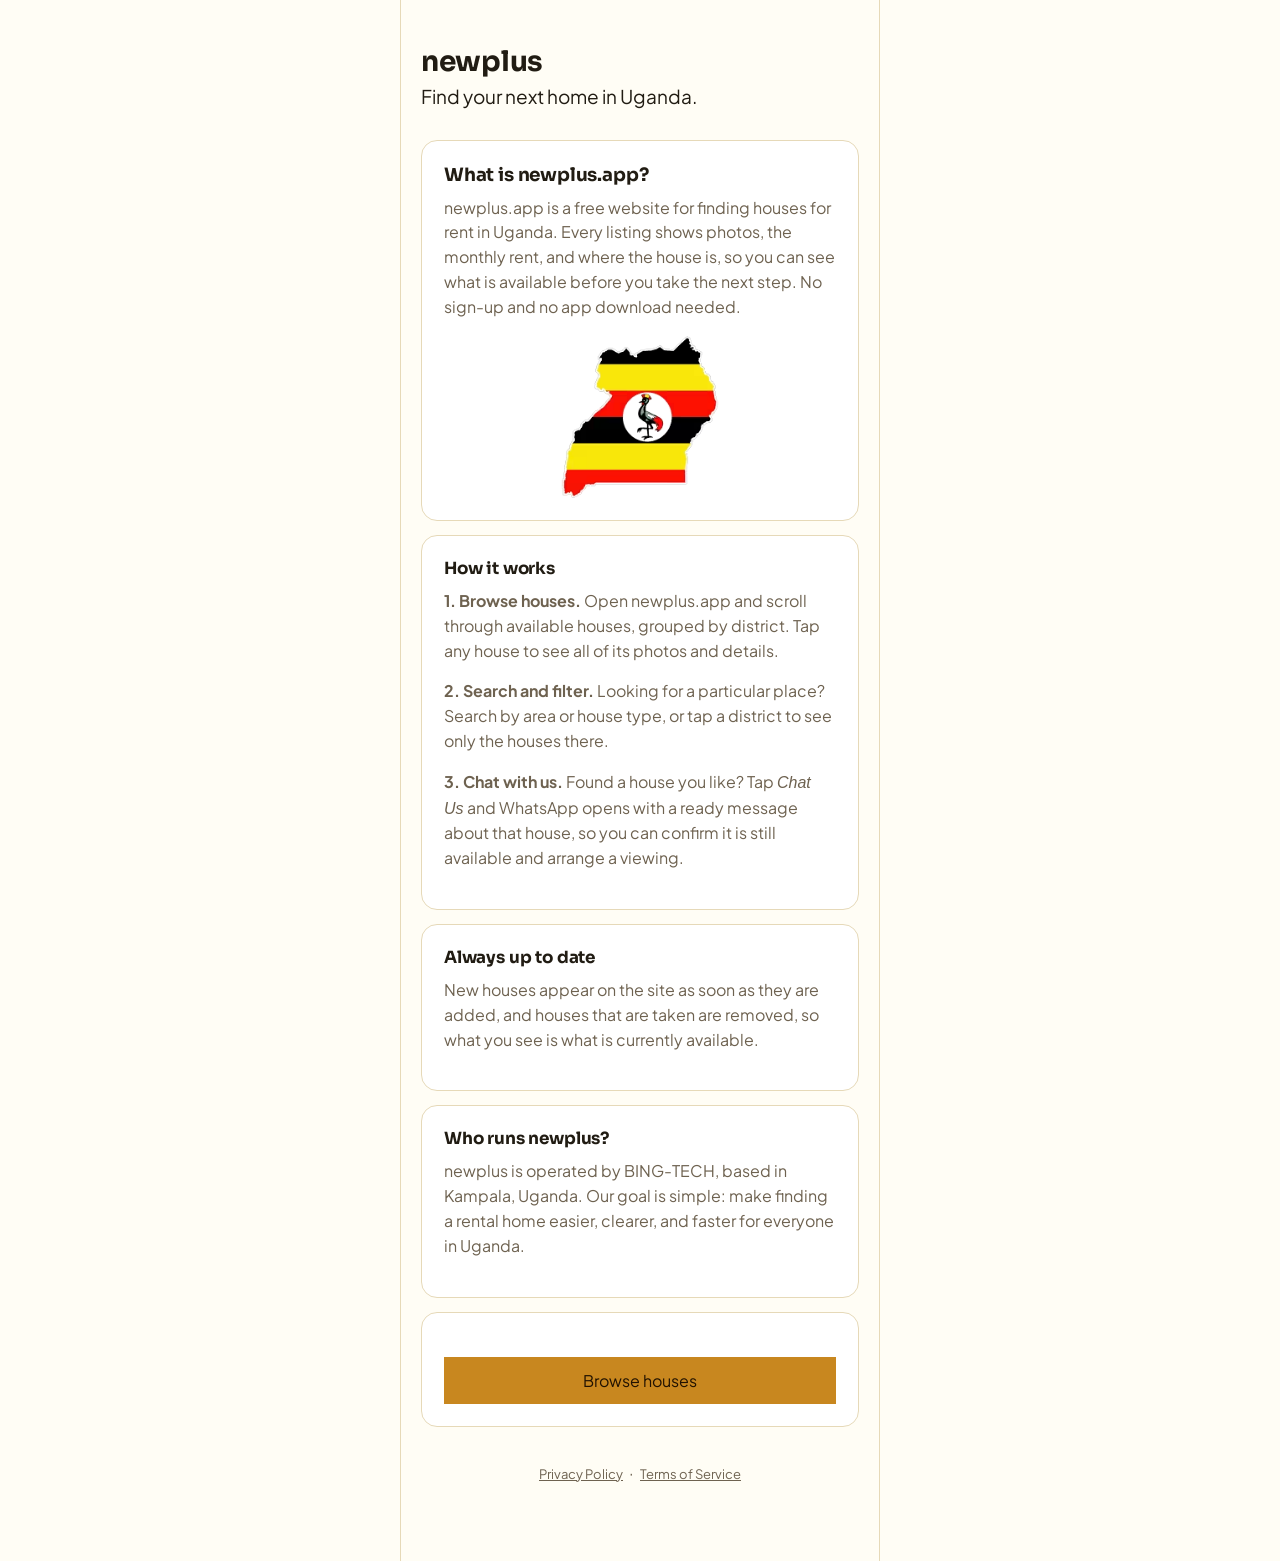
==== commit 0dc59343: "Update about.html" ====
--- a/about.html
+++ b/about.html
@@ -88,7 +88,7 @@
 
   <div class="card welcome-card">
     <h2 style="font-size:1.05em;margin:0 0 10px">Who runs newplus?</h2>
-    <p>newplus is operated by Byereta Samuel Enterprises, based in
+    <p>newplus is operated by BING-TECH, based in
       Kampala, Uganda. Our goal is simple: make finding a rental home
       easier, clearer, and faster for everyone in Uganda.</p>
   </div>
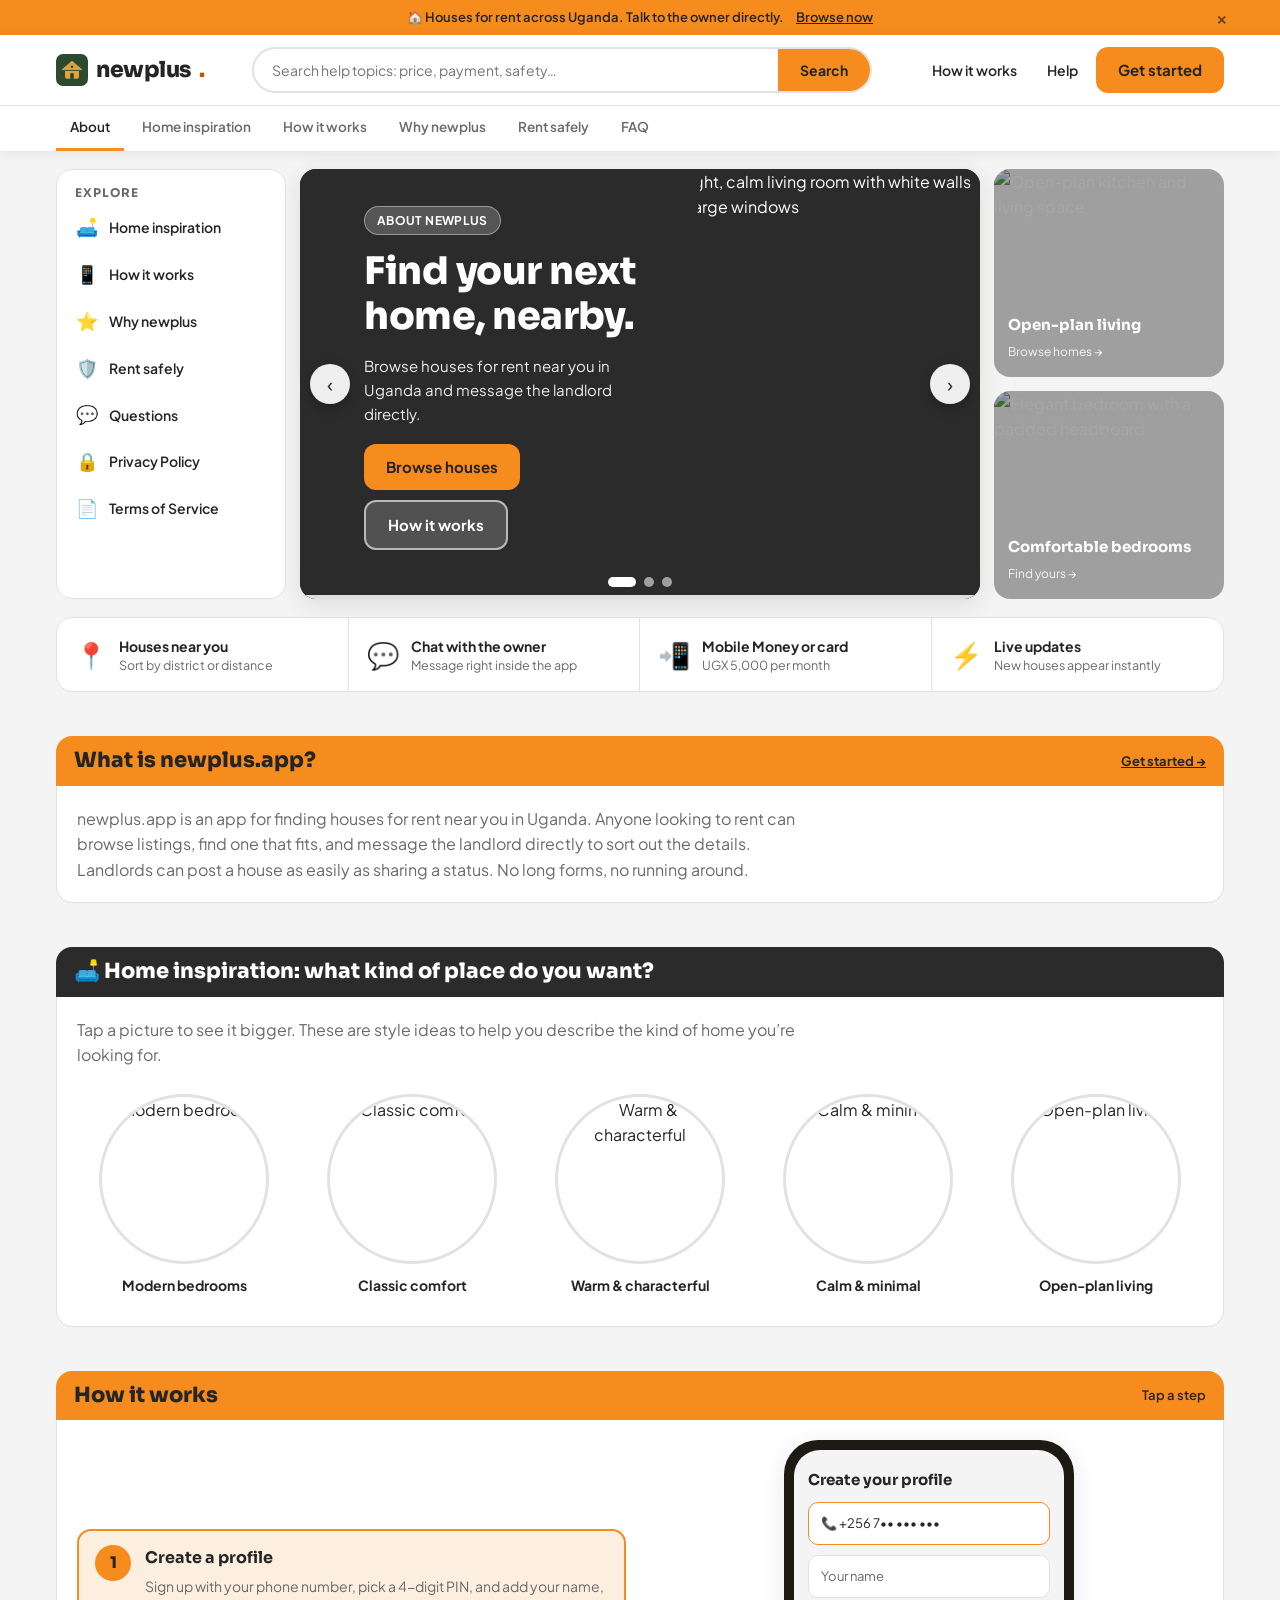
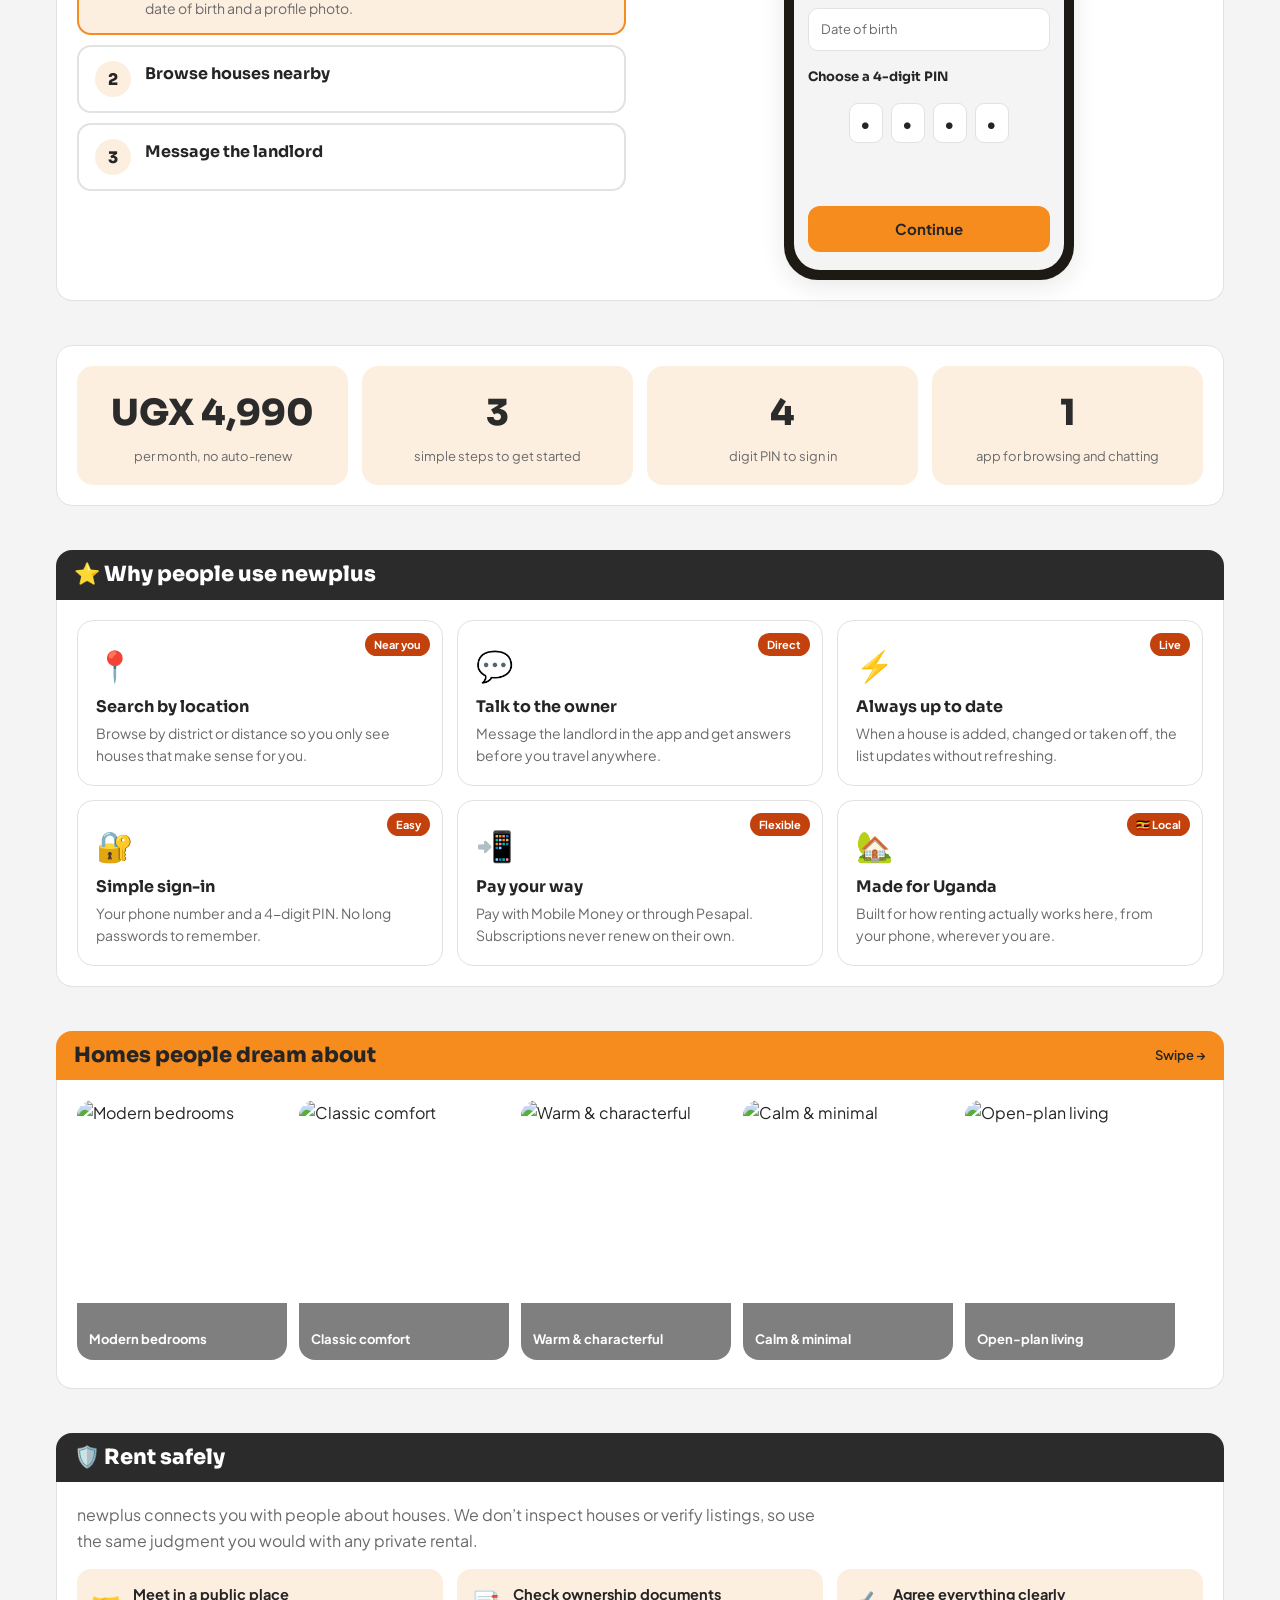
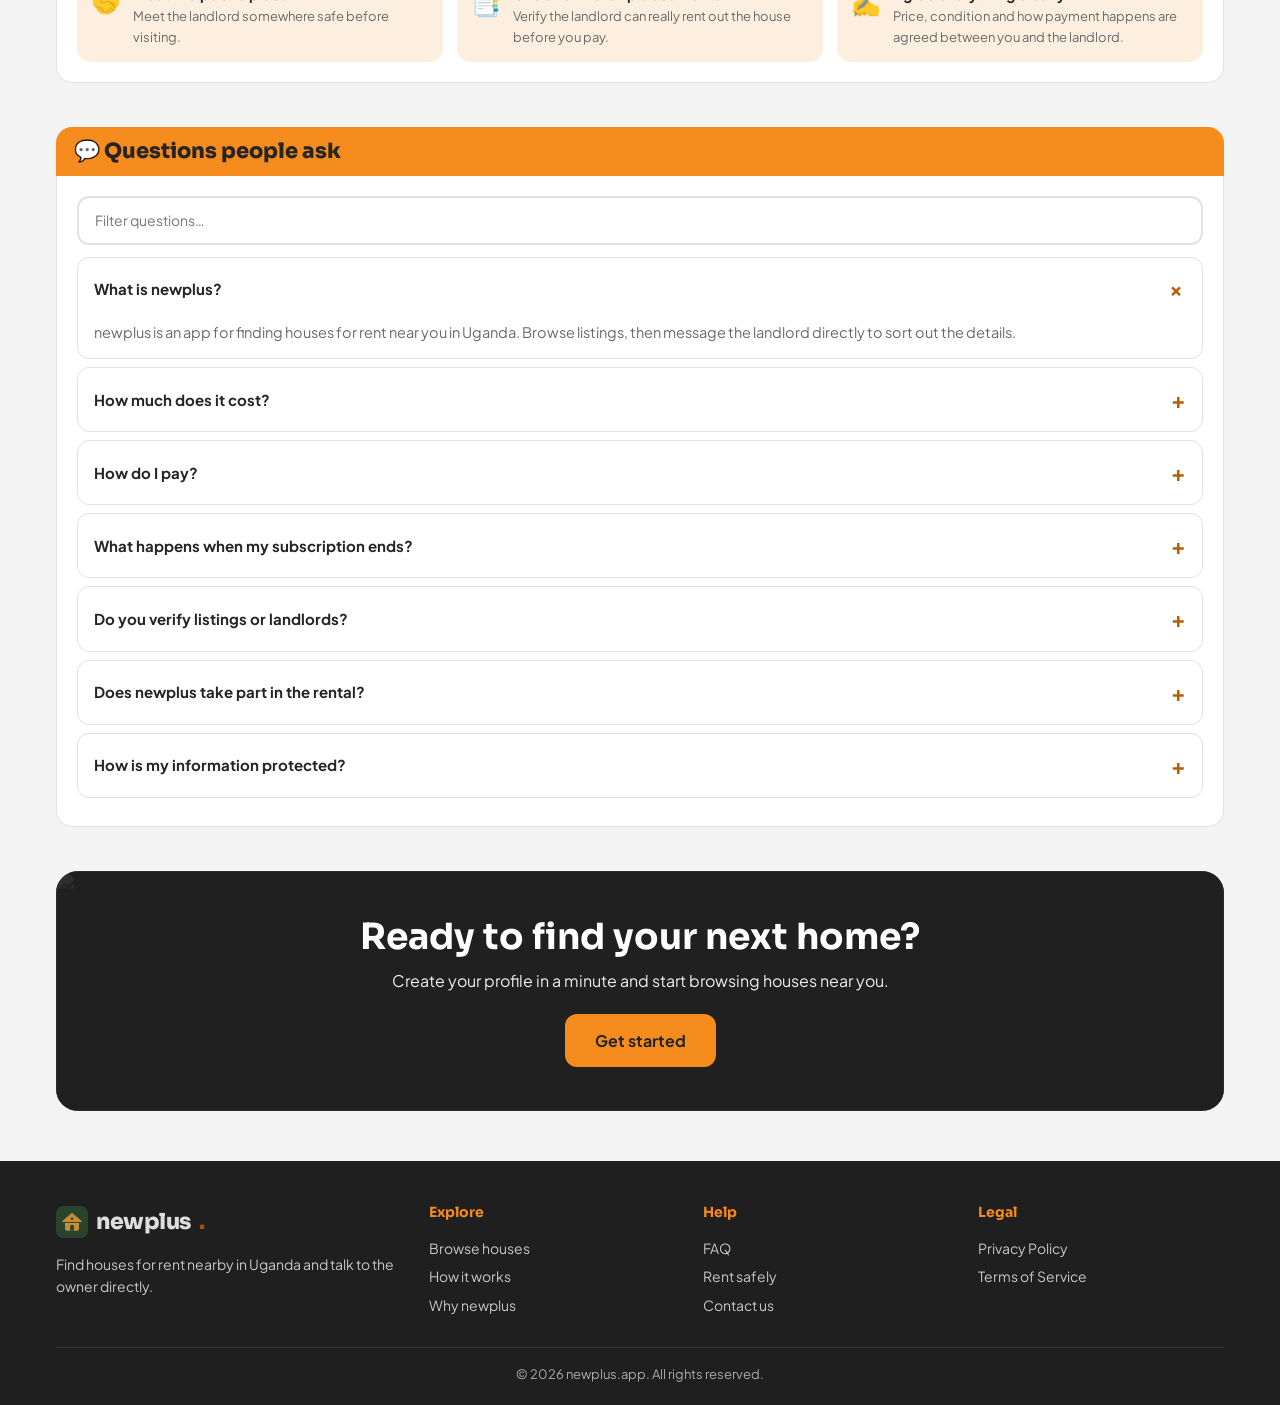
==== commit 635397cf: "Add files via upload" ====
--- a/about.html
+++ b/about.html
@@ -3,25 +3,23 @@
 <head>
 <meta charset="UTF-8">
 <meta name="viewport" content="width=device-width, initial-scale=1.0">
-<title>About newplus: Houses for Rent in Uganda</title>
-<meta name="description" content="newplus.app is a free website for finding houses for rent in Uganda. Browse listings by district, see photos and rent, and chat with us on WhatsApp.">
+<title>About newplus: Find Houses for Rent in Uganda</title>
+<meta name="description" content="newplus is an app for finding houses for rent near you in Uganda. Browse listings by district, message the landlord directly and sort out the details.">
 <link rel="canonical" href="https://newplus.app/about.html">
+<link rel="icon" type="image/svg+xml" href="/logo.svg">
+<meta name="theme-color" content="#F68B1E">
 <meta property="og:type" content="website">
-<meta property="og:title" content="About newplus: Houses for Rent in Uganda">
-<meta property="og:description" content="Browse houses for rent in Uganda by district, see photos and rent, and chat with us on WhatsApp.">
+<meta property="og:title" content="About newplus: Find Houses for Rent in Uganda">
+<meta property="og:description" content="Learn how newplus helps you find a house near you and message the landlord directly.">
 <meta property="og:url" content="https://newplus.app/about.html">
-<meta property="og:image" content="https://newplus.app/founder.png">
-<meta property="og:image:width" content="191">
-<meta property="og:image:height" content="194">
-
+<meta property="og:image" content="https://newplus.app/about-img/lounge-white.jpg">
 <meta name="twitter:card" content="summary_large_image">
-<meta name="twitter:title" content="About newplus: Houses for Rent in Uganda">
-<meta name="twitter:description" content="Browse houses for rent in Uganda by district, see photos and rent, and chat with us on WhatsApp.">
-<meta name="twitter:image" content="https://newplus.app/founder.png">
+<meta name="twitter:title" content="About newplus: Find Houses for Rent in Uganda">
+<meta name="twitter:description" content="Find a house near you and message the landlord directly.">
+<meta name="twitter:image" content="https://newplus.app/about-img/lounge-white.jpg">
 <link rel="preconnect" href="https://fonts.googleapis.com">
 <link rel="preconnect" href="https://fonts.gstatic.com" crossorigin>
-<link rel="stylesheet" href="https://fonts.googleapis.com/css2?family=Sora:wght@600;700;800&amp;family=Plus+Jakarta+Sans:wght@400;500;600;700&amp;family=JetBrains+Mono:wght@400;600&amp;display=swap">
-<link rel="stylesheet" href="style.css">
+<link rel="stylesheet" href="https://fonts.googleapis.com/css2?family=Sora:wght@600;700;800&amp;family=Plus+Jakarta+Sans:wght@400;500;600;700&amp;display=swap">
 
 <script type="application/ld+json">
 {
@@ -29,79 +27,643 @@
   "@type": "WebApplication",
   "name": "newplus",
   "url": "https://newplus.app/",
-  "image": "https://newplus.app/founder.png",
-  "description": "newplus is a free website for finding houses for rent in Uganda. Browse listings by district, search by area or house type, view photos and monthly rent, and chat on WhatsApp to arrange a viewing.",
-  "disambiguatingDescription": "newplus is a local house rental website in Uganda. It is not a news publication and is not affiliated with any news outlet, including any similarly-named one.",
-  "applicationCategory": "LifestyleApplication",
+  "image": "https://newplus.app/about-img/lounge-white.jpg",
+  "description": "newplus is an app for finding houses for rent near you in Uganda. Create a profile, browse listings nearby by district or distance, and message the landlord directly to sort out the details.",
+  "disambiguatingDescription": "newplus is a local house rental marketplace web app in Uganda, it is not a news publication and is not affiliated with any news outlet, including any similarly-named one.",
+  "applicationCategory": "BusinessApplication",
   "operatingSystem": "Any (runs in a web browser, no install required)",
-  "areaServed": {
-    "@type": "Country",
-    "name": "Uganda"
-  },
-  "publisher": {
-    "@type": "Organization",
-    "name": "Byereta Samuel Enterprises"
-  },
+  "areaServed": { "@type": "Country", "name": "Uganda" },
   "offers": {
     "@type": "Offer",
-    "price": "0",
+    "price": "5000",
     "priceCurrency": "UGX",
-    "description": "Browse houses for rent for free"
+    "description": "Monthly subscription to browse house-for-rent listings and message about them"
   }
 }
 </script>
+
+<style>
+:root{
+  --bg:#F4F4F4; --card:#FFFFFF; --soft:#FDEFE0; --line:#E2E2E2;
+  --ink:#252525; --muted:#6A6A6A;
+  --gold:#B85C00; --gold-b:#F68B1E; --clay:#C2410C; --forest:#2B2B2B; --forest-b:#444444;
+--r:16px; --r-lg:22px;
+  --shadow:0 6px 24px rgba(33,28,19,.10);
+  --display:'Sora',system-ui,sans-serif;
+  --body:'Plus Jakarta Sans','Apple Color Emoji','Segoe UI Emoji','Noto Color Emoji',system-ui,sans-serif;
+}
+*{box-sizing:border-box;margin:0;padding:0}
+html{scroll-behavior:smooth;scroll-padding-top:120px}
+body{font-family:var(--body);background:var(--bg);color:var(--ink);line-height:1.6;-webkit-font-smoothing:antialiased}
+img{max-width:100%;display:block}
+a{color:inherit;text-decoration:none}
+button{font:inherit;cursor:pointer;border:0;background:none;color:inherit}
+:focus-visible{outline:3px solid var(--forest);outline-offset:2px;border-radius:6px}
+.wrap{max-width:1200px;margin:0 auto;padding:0 16px}
+h1,h2,h3{font-family:var(--display);line-height:1.2}
+
+/* ---------- top promo bar ---------- */
+.promo{background:var(--gold-b);color:var(--ink);font-size:13px;font-weight:600}
+.promo .wrap{display:flex;align-items:center;justify-content:center;gap:12px;padding-top:7px;padding-bottom:7px;position:relative}
+.promo a{text-decoration:underline}
+.promo button{position:absolute;right:12px;font-size:18px;line-height:1;opacity:.7}
+.promo button:hover{opacity:1}
+
+/* ---------- header ---------- */
+header.top{position:sticky;top:0;z-index:50;background:var(--card);box-shadow:0 2px 12px rgba(33,28,19,.08)}
+.head-row{display:flex;align-items:center;gap:16px;padding:12px 16px}
+.logo{display:flex;align-items:center;gap:8px;font-family:var(--display);font-weight:800;font-size:22px;letter-spacing:-.5px}
+.logo img{width:32px;height:32px}
+.logo i{font-style:normal;color:var(--gold)}
+.search{flex:1;display:flex;max-width:620px;margin:0 auto;border:2px solid var(--line);border-radius:999px;overflow:hidden;background:#fff;transition:border-color .2s}
+.search:focus-within{border-color:var(--gold-b)}
+.search input{flex:1;border:0;outline:0;padding:10px 18px;font:inherit;font-size:14px;min-width:0;background:transparent}
+.search button{background:var(--gold-b);padding:0 22px;font-weight:700;font-size:14px}
+.search button:hover{background:var(--gold)}
+.head-links{display:flex;align-items:center;gap:6px}
+.head-links a.lnk{padding:8px 12px;border-radius:10px;font-weight:600;font-size:14px}
+.head-links a.lnk:hover{background:var(--soft)}
+.btn{display:inline-flex;align-items:center;justify-content:center;gap:8px;padding:11px 22px;border-radius:12px;font-weight:700;font-size:15px;transition:transform .15s,box-shadow .15s,background .2s}
+.btn:hover{transform:translateY(-2px);box-shadow:0 8px 18px rgba(33,28,19,.18)}
+.btn-gold{background:var(--gold-b);color:var(--ink)}
+.btn-gold:hover{background:var(--gold)}
+.btn-dark{background:var(--forest);color:#fff}
+.btn-dark:hover{background:var(--forest-b)}
+.btn-ghost{background:rgba(255,255,255,.18);color:#fff;border:2px solid rgba(255,255,255,.6)}
+.subnav{border-top:1px solid var(--line);background:var(--card)}
+.subnav .wrap{display:flex;gap:4px;overflow-x:auto;scrollbar-width:none}
+.subnav a{white-space:nowrap;padding:10px 14px;font-size:13.5px;font-weight:600;color:var(--muted);border-bottom:3px solid transparent}
+.subnav a:hover,.subnav a.on{color:var(--ink);border-bottom-color:var(--gold-b)}
+
+/* ---------- hero (sidebar + carousel + side tiles) ---------- */
+.hero{display:grid;grid-template-columns:230px 1fr 230px;gap:14px;margin-top:18px}
+.side-menu{background:var(--card);border:1px solid var(--line);border-radius:var(--r);padding:8px;display:flex;flex-direction:column}
+.side-menu h3{font-size:12px;letter-spacing:.08em;text-transform:uppercase;color:var(--muted);padding:8px 10px 4px}
+.side-menu a{display:flex;align-items:center;gap:10px;padding:9px 10px;border-radius:10px;font-size:14px;font-weight:600;transition:background .15s,transform .15s}
+.side-menu a:hover{background:var(--soft);transform:translateX(4px)}
+.side-menu a span{font-size:18px;width:24px;text-align:center}
+
+.carousel{position:relative;border-radius:var(--r);overflow:hidden;min-height:430px;background:var(--forest);box-shadow:var(--shadow)}
+.slide{position:absolute;inset:0;display:grid;grid-template-columns:1.05fr .95fr;opacity:0;visibility:hidden;transition:opacity .6s,visibility .6s;color:#fff}
+.slide.on{opacity:1;visibility:visible}
+.slide .txt{padding:36px 8px 48px 64px;display:flex;flex-direction:column;justify-content:center;gap:14px;z-index:2}
+.slide .tag{align-self:flex-start;background:rgba(255,255,255,.2);border:1px solid rgba(255,255,255,.4);padding:4px 12px;border-radius:999px;font-size:12px;font-weight:700;letter-spacing:.03em}
+.slide h2{font-size:clamp(24px,3.2vw,38px);font-weight:800;letter-spacing:-.5px}
+.slide p{font-size:15px;opacity:.92;max-width:34ch}
+.slide .actions{display:flex;gap:10px;flex-wrap:wrap;margin-top:4px}
+.slide .pic{position:relative;overflow:hidden;clip-path:polygon(14% 0,100% 0,100% 100%,0 100%)}
+.slide .pic img{width:100%;height:100%;object-fit:cover;transform:scale(1.08);transition:transform 6s ease-out}
+.slide.on .pic img{transform:scale(1)}
+.s1{background:#2B2B2B}
+.s2{background:#F68B1E;color:var(--ink)}
+.s2 .tag{background:rgba(33,28,19,.12);border-color:rgba(33,28,19,.25)}
+.s3{background:#1F4E79}
+.car-btn{position:absolute;top:50%;transform:translateY(-50%);width:40px;height:40px;border-radius:50%;background:rgba(255,255,255,.92);color:var(--ink);font-size:20px;z-index:5;box-shadow:0 4px 12px rgba(0,0,0,.25);transition:transform .15s}
+.car-btn:hover{transform:translateY(-50%) scale(1.1)}
+.car-btn.prev{left:10px}.car-btn.next{right:10px}
+.dots{position:absolute;bottom:12px;left:0;right:0;display:flex;justify-content:center;gap:8px;z-index:5}
+.dots button{width:10px;height:10px;border-radius:99px;background:rgba(255,255,255,.55);transition:width .3s,background .3s}
+.dots button.on{width:28px;background:#fff}
+.bar{position:absolute;left:0;bottom:0;height:4px;background:rgba(255,255,255,.85);width:0;z-index:5}
+
+.side-tiles{display:grid;grid-template-rows:1fr 1fr;gap:14px}
+.tile{position:relative;border-radius:var(--r);overflow:hidden;min-height:150px;color:#fff;display:flex;align-items:flex-end;padding:14px;isolation:isolate}
+.tile img{position:absolute;inset:0;width:100%;height:100%;object-fit:cover;z-index:-2;transition:transform .5s}
+.tile::after{content:"";position:absolute;inset:0;background:rgba(0,0,0,.35);z-index:-1}
+.tile:hover img{transform:scale(1.08)}
+.tile b{display:block;font-family:var(--display);font-size:15px}
+.tile small{font-size:12px;opacity:.9}
+
+/* ---------- USP strip ---------- */
+.usp{display:grid;grid-template-columns:repeat(4,1fr);gap:0;margin-top:18px;background:var(--card);border:1px solid var(--line);border-radius:var(--r);overflow:hidden}
+.usp div{display:flex;gap:12px;align-items:center;padding:16px 18px;border-right:1px solid var(--line)}
+.usp div:last-child{border-right:0}
+.usp .ic{font-size:26px;flex:none}
+.usp b{display:block;font-size:14px}
+.usp small{color:var(--muted);font-size:12.5px;line-height:1.35;display:block}
+
+/* ---------- sections ---------- */
+section{margin-top:44px}
+.sec-head{display:flex;align-items:center;justify-content:space-between;gap:12px;padding:12px 18px;border-radius:var(--r) var(--r) 0 0;background:var(--gold-b);color:var(--ink)}
+.sec-head h2{font-size:clamp(17px,2.2vw,21px);font-weight:800}
+.sec-head a{font-size:13px;font-weight:700;text-decoration:underline}
+.sec-head.forest{background:var(--forest);color:#fff}
+.sec-head.clay{background:#2B2B2B;color:#fff}
+.sec-body{background:var(--card);border:1px solid var(--line);border-top:0;border-radius:0 0 var(--r) var(--r);padding:20px}
+.lead{max-width:62ch;color:var(--muted);margin-bottom:16px}
+
+/* style tiles (clickable) */
+.styles{display:grid;grid-template-columns:repeat(5,1fr);gap:14px}
+.style{display:flex;flex-direction:column;align-items:center;gap:10px;text-align:center;padding:10px;border-radius:var(--r);transition:background .2s,transform .2s;width:100%}
+.style:hover{background:var(--soft);transform:translateY(-4px)}
+.style .ph{width:100%;aspect-ratio:1;border-radius:50%;overflow:hidden;border:3px solid var(--line);max-width:170px;transition:border-color .2s}
+.style:hover .ph{border-color:var(--gold-b)}
+.style .ph img{width:100%;height:100%;object-fit:cover;transition:transform .5s}
+.style:hover .ph img{transform:scale(1.12)}
+.style span{font-weight:700;font-size:14px}
+
+/* how it works */
+.hiw{display:grid;grid-template-columns:1fr 1fr;gap:28px;align-items:center}
+.steps{display:flex;flex-direction:column;gap:10px}
+.step{display:flex;gap:14px;text-align:left;padding:14px 16px;border-radius:14px;border:2px solid var(--line);background:#fff;transition:border-color .2s,background .2s,transform .2s}
+.step:hover{transform:translateX(4px)}
+.step .n{flex:none;width:36px;height:36px;border-radius:50%;background:var(--soft);display:grid;place-items:center;font-family:var(--display);font-weight:800;transition:background .2s,color .2s}
+.step b{display:block;font-family:var(--display);font-size:16px}
+.step p{font-size:14px;color:var(--muted);max-height:0;overflow:hidden;transition:max-height .35s}
+.step.on{border-color:var(--gold-b);background:var(--soft)}
+.step.on .n{background:var(--gold-b)}
+.step.on p{max-height:140px;margin-top:4px}
+.phone{margin:0 auto;width:min(290px,100%);background:#1d1a14;border-radius:34px;padding:10px;box-shadow:var(--shadow)}
+.screen{background:var(--bg);border-radius:26px;min-height:420px;padding:18px 14px;display:none;flex-direction:column;gap:10px;animation:pop .4s}
+.screen.on{display:flex}
+@keyframes pop{from{opacity:0;transform:scale(.96)}to{opacity:1;transform:none}}
+.field{background:#fff;border:1.5px solid var(--line);border-radius:10px;padding:10px 12px;font-size:13px;color:var(--muted)}
+.field.f{border-color:var(--gold-b);color:var(--ink)}
+.pin{display:flex;gap:8px;justify-content:center;margin:6px 0}
+.pin i{width:34px;height:40px;border:1.5px solid var(--line);border-radius:9px;display:grid;place-items:center;background:#fff;font-style:normal;font-weight:700}
+.mini{display:flex;gap:10px;background:#fff;border:1px solid var(--line);border-radius:12px;overflow:hidden}
+.mini img{width:78px;object-fit:cover;flex:none}
+.mini div{padding:8px 8px 8px 0;font-size:12px}
+.mini b{display:block;font-size:13px}
+.mini em{font-style:normal;color:var(--clay);font-weight:700}
+.bubble{max-width:80%;padding:9px 12px;border-radius:14px;font-size:13px}
+.bubble.l{background:#fff;border:1px solid var(--line);border-bottom-left-radius:4px}
+.bubble.r{background:var(--forest);color:#fff;align-self:flex-end;border-bottom-right-radius:4px}
+.scr-t{font-family:var(--display);font-weight:700;font-size:15px}
+
+/* stats */
+.stats{display:grid;grid-template-columns:repeat(4,1fr);gap:14px;text-align:center}
+.stat{padding:18px 10px;border-radius:var(--r);background:var(--soft)}
+.stat b{display:block;font-family:var(--display);font-size:clamp(24px,3.4vw,36px);font-weight:800;color:var(--forest)}
+.stat small{font-size:13px;color:var(--muted)}
+
+/* why cards */
+.cards{display:grid;grid-template-columns:repeat(3,1fr);gap:14px}
+.fcard{position:relative;border:1px solid var(--line);border-radius:var(--r);padding:20px 18px 18px;background:#fff;transition:transform .25s,box-shadow .25s,border-color .25s}
+.fcard:hover{transform:translateY(-6px);box-shadow:var(--shadow);border-color:var(--gold-b)}
+.fcard .badge{position:absolute;top:12px;right:12px;background:var(--clay);color:#fff;font-size:11px;font-weight:700;padding:3px 9px;border-radius:99px}
+.fcard .ic{font-size:30px;margin-bottom:8px}
+.fcard h3{font-size:16px;margin-bottom:6px}
+.fcard p{font-size:14px;color:var(--muted)}
+
+/* gallery strip */
+.strip{display:flex;gap:12px;overflow-x:auto;scroll-snap-type:x mandatory;padding-bottom:8px;scrollbar-width:thin}
+.strip button{flex:none;width:210px;height:260px;border-radius:var(--r);overflow:hidden;position:relative;scroll-snap-align:start;isolation:isolate;text-align:left}
+.strip img{width:100%;height:100%;object-fit:cover;transition:transform .5s}
+.strip button:hover img{transform:scale(1.08)}
+.strip span{position:absolute;left:0;right:0;bottom:0;padding:26px 12px 10px;color:#fff;font-weight:700;font-size:13px;background:rgba(0,0,0,.5)}
+
+/* safety */
+.safe{display:grid;grid-template-columns:repeat(3,1fr);gap:14px}
+.safe div{display:flex;gap:12px;padding:14px;border-radius:14px;background:var(--soft)}
+.safe .ic{font-size:24px}
+.safe b{display:block;font-size:14.5px}
+.safe small{font-size:13px;color:var(--muted);display:block}
+
+/* FAQ */
+.faq-tools{display:flex;gap:10px;margin-bottom:12px}
+.faq-tools input{flex:1;padding:11px 16px;border:2px solid var(--line);border-radius:12px;font:inherit;font-size:14px;outline:0}
+.faq-tools input:focus{border-color:var(--gold-b)}
+.qa{border:1px solid var(--line);border-radius:12px;margin-bottom:8px;background:#fff;overflow:hidden}
+.qa button{width:100%;display:flex;justify-content:space-between;gap:12px;align-items:center;padding:14px 16px;text-align:left;font-weight:700;font-size:15px}
+.qa button::after{content:"+";font-size:22px;color:var(--gold);transition:transform .25s;flex:none}
+.qa.open button::after{transform:rotate(45deg)}
+.qa .a{max-height:0;overflow:hidden;transition:max-height .3s;padding:0 16px;color:var(--muted);font-size:14.5px}
+.qa.open .a{max-height:260px;padding-bottom:14px}
+.empty{display:none;text-align:center;color:var(--muted);padding:14px}
+
+/* CTA */
+.cta{position:relative;border-radius:var(--r-lg);overflow:hidden;color:#fff;padding:44px 28px;text-align:center;isolation:isolate;background:var(--forest)}
+.cta img{position:absolute;inset:0;width:100%;height:100%;object-fit:cover;z-index:-2;opacity:.45}
+.cta::after{content:"";position:absolute;inset:0;background:rgba(30,30,30,.82);z-index:-1}
+.cta h2{font-size:clamp(24px,3.6vw,36px);margin-bottom:10px}
+.cta p{max-width:50ch;margin:0 auto 20px;opacity:.92}
+
+/* footer */
+footer{margin-top:50px;background:#1F1F1F;color:#E5E5E5;padding:40px 0 20px}
+.foot{display:grid;grid-template-columns:1.4fr 1fr 1fr 1fr;gap:28px}
+footer h4{font-family:var(--display);font-size:14px;color:var(--gold-b);margin-bottom:10px}
+footer a{display:block;font-size:14px;padding:3px 0;color:#E5E5E5;opacity:.85}
+footer a:hover{opacity:1;color:var(--gold-b)}
+footer p{font-size:14px;opacity:.85;max-width:34ch}
+.copy{margin-top:28px;padding-top:16px;border-top:1px solid #ffffff22;font-size:13px;opacity:.7;text-align:center}
+
+/* lightbox */
+dialog{border:0;border-radius:var(--r-lg);padding:0;max-width:min(560px,94vw);width:100%;overflow:hidden;box-shadow:0 20px 60px rgba(0,0,0,.4);margin:auto}
+dialog::backdrop{background:rgba(20,15,5,.7);backdrop-filter:blur(3px)}
+dialog img{width:100%;max-height:60vh;object-fit:cover}
+dialog .in{padding:18px 20px 20px}
+dialog h3{font-size:20px;margin-bottom:6px}
+dialog p{color:var(--muted);font-size:14.5px;margin-bottom:14px}
+dialog .x{position:absolute;top:10px;right:10px;width:36px;height:36px;border-radius:50%;background:rgba(255,255,255,.92);font-size:20px}
+
+#toTop{position:fixed;right:16px;bottom:18px;width:46px;height:46px;border-radius:50%;background:var(--forest);color:#fff;font-size:20px;box-shadow:var(--shadow);opacity:0;pointer-events:none;transition:opacity .25s,transform .25s;z-index:60}
+#toTop.show{opacity:1;pointer-events:auto}
+#toTop:hover{transform:translateY(-3px)}
+
+/* scroll reveal */
+.rv{opacity:0;transform:translateY(22px);transition:opacity .6s,transform .6s}
+.rv.in{opacity:1;transform:none}
+
+/* ---------- responsive ---------- */
+@media (max-width:1020px){
+  .hero{grid-template-columns:1fr 210px}
+  .side-menu{display:none}
+  .cards{grid-template-columns:repeat(2,1fr)}
+  .styles{grid-template-columns:repeat(3,1fr)}
+  .foot{grid-template-columns:1fr 1fr}
+}
+@media (max-width:780px){
+  .hero{grid-template-columns:1fr}
+  .side-tiles{grid-template-columns:1fr 1fr;grid-template-rows:none}
+  .head-row{flex-wrap:wrap}
+  .search{order:3;flex-basis:100%;max-width:none}
+  .head-links .lnk{display:none}
+  .head-links{margin-left:auto}
+  .usp{grid-template-columns:1fr 1fr}
+  .usp div:nth-child(2){border-right:0}
+  .usp div:nth-child(-n+2){border-bottom:1px solid var(--line)}
+  .hiw{grid-template-columns:1fr}
+  .stats{grid-template-columns:1fr 1fr}
+  .safe{grid-template-columns:1fr}
+  .carousel{min-height:520px}
+  .car-btn{display:none}
+  .slide{grid-template-columns:1fr;grid-template-rows:1fr 170px}
+  .slide .txt{padding:22px 20px 14px}
+  .slide .btn-ghost{display:none}
+  .slide .pic{clip-path:none}
+  .slide p{max-width:none}
+}
+@media (max-width:520px){
+  .cards{grid-template-columns:1fr}
+  .styles{grid-template-columns:repeat(2,1fr)}
+  .foot{grid-template-columns:1fr}
+  .promo a{display:none}
+  .head-links .btn{padding:9px 14px;font-size:14px}
+}
+@media (prefers-reduced-motion:reduce){
+  *{animation:none!important;transition:none!important;scroll-behavior:auto!important}
+  .rv{opacity:1;transform:none}
+}
+</style>
 </head>
 <body>
-<div id="app" style="padding-bottom:60px">
-  <div class="brand">newplus</div>
-  <p class="tagline tagline-hero">Find your next home in Uganda.</p>
-
-  <div class="card welcome-card">
-    <h1 style="font-size:1.15em;margin:0 0 10px">What is newplus.app?</h1>
-    <p>newplus.app is a free website for finding houses for rent in
-      Uganda. Every listing shows photos, the monthly rent, and where
-      the house is, so you can see what is available before you take
-      the next step. No sign-up and no app download needed.</p>
-    <img src="/founder.png" width="160" alt="Map of Uganda in the colors of the Ugandan flag" style="display:block;margin:14px auto 0">
+
+<!-- ========== PROMO BAR ========== -->
+<div class="promo" id="promo">
+  <div class="wrap">
+    <span>🏠 Houses for rent across Uganda. Talk to the owner directly.</span>
+    <a href="/">Browse now</a>
+    <button type="button" aria-label="Close banner" onclick="document.getElementById('promo').remove()">×</button>
   </div>
-
-  <div class="card welcome-card">
-    <h2 style="font-size:1.05em;margin:0 0 10px">How it works</h2>
-    <p><strong>1. Browse houses.</strong> Open newplus.app and scroll
-      through available houses, grouped by district. Tap any house to
-      see all of its photos and details.</p>
-    <p><strong>2. Search and filter.</strong> Looking for a particular
-      place? Search by area or house type, or tap a district to see
-      only the houses there.</p>
-    <p><strong>3. Chat with us.</strong> Found a house you like? Tap
-      <em>Chat Us</em> and WhatsApp opens with a ready message about
-      that house, so you can confirm it is still available and arrange
-      a viewing.</p>
+</div>
+
+<!-- ========== HEADER ========== -->
+<header class="top">
+  <div class="wrap head-row">
+    <a class="logo" href="/" aria-label="newplus home"><img src="/logo.svg" alt="" width="32" height="32">newplus<i>.</i></a>
+    <form class="search" role="search" onsubmit="return helpSearch(event)">
+      <input id="q" type="search" placeholder="Search help topics: price, payment, safety…" aria-label="Search help topics" autocomplete="off">
+      <button type="submit">Search</button>
+    </form>
+    <nav class="head-links">
+      <a class="lnk" href="#how">How it works</a>
+      <a class="lnk" href="#faq">Help</a>
+      <a class="btn btn-gold" href="/">Get started</a>
+    </nav>
   </div>
-
-  <div class="card welcome-card">
-    <h2 style="font-size:1.05em;margin:0 0 10px">Always up to date</h2>
-    <p>New houses appear on the site as soon as they are added, and
-      houses that are taken are removed, so what you see is what is
-      currently available.</p>
+  <div class="subnav">
+    <div class="wrap" id="subnav">
+      <a href="#top" class="on">About</a>
+      <a href="#styles">Home inspiration</a>
+      <a href="#how">How it works</a>
+      <a href="#why">Why newplus</a>
+      <a href="#safety">Rent safely</a>
+      <a href="#faq">FAQ</a>
+    </div>
   </div>
-
-  <div class="card welcome-card">
-    <h2 style="font-size:1.05em;margin:0 0 10px">Who runs newplus?</h2>
-    <p>newplus is operated by BING-TECH, based in
-      Kampala, Uganda. Our goal is simple: make finding a rental home
-      easier, clearer, and faster for everyone in Uganda.</p>
+</header>
+
+<main id="top">
+<div class="wrap">
+
+  <!-- ========== HERO ========== -->
+  <div class="hero">
+    <aside class="side-menu" aria-label="Explore this page">
+      <h3>Explore</h3>
+      <a href="#styles"><span>🛋️</span>Home inspiration</a>
+      <a href="#how"><span>📱</span>How it works</a>
+      <a href="#why"><span>⭐</span>Why newplus</a>
+      <a href="#safety"><span>🛡️</span>Rent safely</a>
+      <a href="#faq"><span>💬</span>Questions</a>
+      <a href="/privacy.html"><span>🔒</span>Privacy Policy</a>
+      <a href="/terms.html"><span>📄</span>Terms of Service</a>
+    </aside>
+
+    <div class="carousel" id="carousel" aria-roledescription="carousel" aria-label="About newplus highlights">
+      <div class="slide s1 on">
+        <div class="txt">
+          <span class="tag">ABOUT NEWPLUS</span>
+          <h1 style="font-size:clamp(24px,3.2vw,38px);font-weight:800;letter-spacing:-.5px">Find your next home, nearby.</h1>
+          <p>Browse houses for rent near you in Uganda and message the landlord directly.</p>
+          <div class="actions"><a class="btn btn-gold" href="/">Browse houses</a><a class="btn btn-ghost" href="#how">How it works</a></div>
+        </div>
+        <div class="pic"><img src="/about-img/lounge-white.jpg" alt="Bright, calm living room with white walls and large windows"></div>
+      </div>
+      <div class="slide s2">
+        <div class="txt">
+          <span class="tag">FOR LANDLORDS</span>
+          <h2>Post what’s for rent in minutes.</h2>
+          <p>Share a house as easily as a status update. People nearby see it right away.</p>
+          <div class="actions"><a class="btn btn-dark" href="/">Post a house</a></div>
+        </div>
+        <div class="pic"><img src="/about-img/bedroom-view.jpg" alt="Modern bedroom with a desk and a large window overlooking the hills"></div>
+      </div>
+      <div class="slide s3">
+        <div class="txt">
+          <span class="tag">DIRECT CHAT</span>
+          <h2>Talk first. Decide with confidence.</h2>
+          <p>Ask your questions in the app, then arrange a viewing the safe way.</p>
+          <div class="actions"><a class="btn btn-gold" href="#safety">Rent safely</a></div>
+        </div>
+        <div class="pic"><img src="/about-img/lounge-warm.jpg" alt="Warm, colourful sitting room with a golden curtain and patterned rug"></div>
+      </div>
+      <button class="car-btn prev" aria-label="Previous slide" type="button">‹</button>
+      <button class="car-btn next" aria-label="Next slide" type="button">›</button>
+      <div class="dots" id="dots"></div>
+      <div class="bar" id="bar"></div>
+    </div>
+
+    <div class="side-tiles">
+      <a class="tile" href="/"><img src="/about-img/open-plan.jpg" alt="Open-plan kitchen and living space"><div><b>Open-plan living</b><small>Browse homes →</small></div></a>
+      <a class="tile" href="/"><img src="/about-img/bedroom-classic.jpg" alt="Elegant bedroom with a padded headboard"><div><b>Comfortable bedrooms</b><small>Find yours →</small></div></a>
+    </div>
   </div>
 
-  <div class="card welcome-card" style="text-align:center">
-    <a href="/" class="btn-primary" style="display:inline-block;text-decoration:none;padding:12px 28px">Browse houses</a>
+  <!-- ========== USP STRIP ========== -->
+  <div class="usp rv">
+    <div><span class="ic">📍</span><span><b>Houses near you</b><small>Sort by district or distance</small></span></div>
+    <div><span class="ic">💬</span><span><b>Chat with the owner</b><small>Message right inside the app</small></span></div>
+    <div><span class="ic">📲</span><span><b>Mobile Money or card</b><small>UGX 5,000 per month</small></span></div>
+    <div><span class="ic">⚡</span><span><b>Live updates</b><small>New houses appear instantly</small></span></div>
   </div>
 
-  <p style="text-align:center;margin-top:20px">
-    <a href="/privacy.html" style="color:var(--ink-muted);font-size:13px">Privacy Policy</a>
-    &nbsp;·&nbsp;
-    <a href="/terms.html" style="color:var(--ink-muted);font-size:13px">Terms of Service</a>
-  </p>
+  <!-- ========== WHAT IS NEWPLUS ========== -->
+  <section>
+    <div class="sec-head"><h2>What is newplus.app?</h2><a href="/">Get started →</a></div>
+    <div class="sec-body rv">
+      <p class="lead" style="margin:0">newplus.app is an app for finding houses for rent near you in Uganda. Anyone looking to rent can browse listings, find one that fits, and message the landlord directly to sort out the details. Landlords can post a house as easily as sharing a status. No long forms, no running around.</p>
+    </div>
+  </section>
+
+  <!-- ========== HOME INSPIRATION ========== -->
+  <section id="styles">
+    <div class="sec-head forest"><h2>🛋️ Home inspiration: what kind of place do you want?</h2></div>
+    <div class="sec-body rv">
+      <p class="lead">Tap a picture to see it bigger. These are style ideas to help you describe the kind of home you’re looking for.</p>
+      <div class="styles" id="styleGrid"></div>
+    </div>
+  </section>
+
+  <!-- ========== HOW IT WORKS ========== -->
+  <section id="how">
+    <div class="sec-head"><h2>How it works</h2><span style="font-size:13px;font-weight:600">Tap a step</span></div>
+    <div class="sec-body">
+      <div class="hiw">
+        <div class="steps" id="steps">
+          <button class="step on" type="button" data-i="0"><span class="n">1</span><span><b>Create a profile</b><p>Sign up with your phone number, pick a 4-digit PIN, and add your name, date of birth and a profile photo.</p></span></button>
+          <button class="step" type="button" data-i="1"><span class="n">2</span><span><b>Browse houses nearby</b><p>Posting is as simple as sharing a status. Say what’s for rent and people nearby see it right away. Looking to rent? Browse what’s near you, sorted by district or distance.</p></span></button>
+          <button class="step" type="button" data-i="2"><span class="n">3</span><span><b>Message the landlord</b><p>Found a house that fits, or someone interested in yours? Message them directly from the app to work out the details.</p></span></button>
+        </div>
+        <div class="phone" aria-hidden="true">
+          <div class="screen on">
+            <div class="scr-t">Create your profile</div>
+            <div class="field f">📞 +256 7•• ••• •••</div>
+            <div class="field">Your name</div>
+            <div class="field">Date of birth</div>
+            <div class="scr-t" style="font-size:13px;margin-top:6px">Choose a 4-digit PIN</div>
+            <div class="pin"><i>•</i><i>•</i><i>•</i><i>•</i></div>
+            <div class="btn btn-gold" style="margin-top:auto">Continue</div>
+          </div>
+          <div class="screen">
+            <div class="scr-t">Houses near you</div>
+            <div class="field">🔎 Search by area or district</div>
+            <div class="mini"><img src="/about-img/bedroom-classic.jpg" alt=""><div><b>Cosy 2-bedroom</b>Your area, your district<br><em>UGX •••,000</em></div></div>
+            <div class="mini"><img src="/about-img/open-plan.jpg" alt=""><div><b>Bright open-plan</b>Near you<br><em>UGX •••,000</em></div></div>
+            <div class="mini"><img src="/about-img/lounge-white.jpg" alt=""><div><b>Spacious family home</b>Nearby<br><em>UGX •••,000</em></div></div>
+          </div>
+          <div class="screen">
+            <div class="scr-t">💬 Chat with the owner</div>
+            <div class="bubble l">Hello, is the house still available?</div>
+            <div class="bubble r">Yes it is. When would you like to see it?</div>
+            <div class="bubble l">Saturday morning works for me.</div>
+            <div class="bubble r">Great, see you then. 👍</div>
+            <div class="field" style="margin-top:auto">Type a message…</div>
+          </div>
+        </div>
+      </div>
+    </div>
+  </section>
+
+  <!-- ========== STATS ========== -->
+  <section>
+    <div class="sec-body rv" style="border-top:1px solid var(--line);border-radius:var(--r)">
+      <div class="stats">
+        <div class="stat"><b>UGX <span data-count="5000">5,000</span></b><small>per month, no auto-renew</small></div>
+        <div class="stat"><b data-count="3">3</b><small>simple steps to get started</small></div>
+        <div class="stat"><b data-count="4">4</b><small>digit PIN to sign in</small></div>
+        <div class="stat"><b data-count="1">1</b><small>app for browsing and chatting</small></div>
+      </div>
+    </div>
+  </section>
+
+  <!-- ========== WHY NEWPLUS ========== -->
+  <section id="why">
+    <div class="sec-head clay"><h2>⭐ Why people use newplus</h2></div>
+    <div class="sec-body">
+      <div class="cards">
+        <div class="fcard rv"><span class="badge">Near you</span><div class="ic">📍</div><h3>Search by location</h3><p>Browse by district or distance so you only see houses that make sense for you.</p></div>
+        <div class="fcard rv"><span class="badge">Direct</span><div class="ic">💬</div><h3>Talk to the owner</h3><p>Message the landlord in the app and get answers before you travel anywhere.</p></div>
+        <div class="fcard rv"><span class="badge">Live</span><div class="ic">⚡</div><h3>Always up to date</h3><p>When a house is added, changed or taken off, the list updates without refreshing.</p></div>
+        <div class="fcard rv"><span class="badge">Easy</span><div class="ic">🔐</div><h3>Simple sign-in</h3><p>Your phone number and a 4-digit PIN. No long passwords to remember.</p></div>
+        <div class="fcard rv"><span class="badge">Flexible</span><div class="ic">📲</div><h3>Pay your way</h3><p>Pay with Mobile Money or through Pesapal. Subscriptions never renew on their own.</p></div>
+        <div class="fcard rv"><span class="badge">🇺🇬 Local</span><div class="ic">🏡</div><h3>Made for Uganda</h3><p>Built for how renting actually works here, from your phone, wherever you are.</p></div>
+      </div>
+    </div>
+  </section>
+
+  <!-- ========== GALLERY ========== -->
+  <section>
+    <div class="sec-head"><h2>Homes people dream about</h2><span style="font-size:13px;font-weight:600">Swipe →</span></div>
+    <div class="sec-body rv">
+      <div class="strip" id="strip"></div>
+    </div>
+  </section>
+
+  <!-- ========== SAFETY ========== -->
+  <section id="safety">
+    <div class="sec-head forest"><h2>🛡️ Rent safely</h2></div>
+    <div class="sec-body rv">
+      <p class="lead">newplus connects you with people about houses. We don’t inspect houses or verify listings, so use the same judgment you would with any private rental.</p>
+      <div class="safe">
+        <div><span class="ic">🤝</span><span><b>Meet in a public place</b><small>Meet the landlord somewhere safe before visiting.</small></span></div>
+        <div><span class="ic">📑</span><span><b>Check ownership documents</b><small>Verify the landlord can really rent out the house before you pay.</small></span></div>
+        <div><span class="ic">✍️</span><span><b>Agree everything clearly</b><small>Price, condition and how payment happens are agreed between you and the landlord.</small></span></div>
+      </div>
+    </div>
+  </section>
+
+  <!-- ========== FAQ ========== -->
+  <section id="faq">
+    <div class="sec-head"><h2>💬 Questions people ask</h2></div>
+    <div class="sec-body">
+      <div class="faq-tools"><input id="faqSearch" type="search" placeholder="Filter questions…" aria-label="Filter questions"></div>
+      <div id="faqList">
+        <div class="qa open"><button type="button">What is newplus?</button><div class="a">newplus is an app for finding houses for rent near you in Uganda. Browse listings, then message the landlord directly to sort out the details.</div></div>
+        <div class="qa"><button type="button">How much does it cost?</button><div class="a">Posting, browsing and chatting need an active monthly subscription of UGX 5,000 per month. It does not renew automatically, so you only pay when you choose to.</div></div>
+        <div class="qa"><button type="button">How do I pay?</button><div class="a">You can pay by Mobile Money, which is verified manually, or through our payment processor, Pesapal.</div></div>
+        <div class="qa"><button type="button">What happens when my subscription ends?</button><div class="a">Your account and past conversations are not deleted. You just can’t browse or start new chats until you subscribe again.</div></div>
+        <div class="qa"><button type="button">Do you verify listings or landlords?</button><div class="a">No. We don’t verify that a listing is genuine or that a landlord owns the house. Always meet in a safe public place and check ownership documents before paying.</div></div>
+        <div class="qa"><button type="button">Does newplus take part in the rental?</button><div class="a">No. Any agreement about a house (price, condition and payment) is made directly between the landlord and the tenant. The conversations can happen on newplus.app.</div></div>
+        <div class="qa"><button type="button">How is my information protected?</button><div class="a">Read our <a href="/privacy.html" style="color:var(--gold);text-decoration:underline">Privacy Policy</a> for details on what we collect and how it is used.</div></div>
+      </div>
+      <div class="empty" id="faqEmpty">No matching questions. Try another word or email us at the bottom of the page.</div>
+    </div>
+  </section>
+
+  <!-- ========== CTA ========== -->
+  <section>
+    <div class="cta rv">
+      <img src="/about-img/lounge-white.jpg" alt="">
+      <h2>Ready to find your next home?</h2>
+      <p>Create your profile in a minute and start browsing houses near you.</p>
+      <a class="btn btn-gold" href="/" style="font-size:16px;padding:14px 30px">Get started</a>
+    </div>
+  </section>
+
 </div>
+</main>
+
+<!-- ========== FOOTER ========== -->
+<footer>
+  <div class="wrap">
+    <div class="foot">
+      <div>
+        <a class="logo" href="/" style="color:#fff;margin-bottom:10px"><img src="/logo.svg" alt="" width="30" height="30">newplus<i>.</i></a>
+        <p>Find houses for rent nearby in Uganda and talk to the owner directly.</p>
+      </div>
+      <div><h4>Explore</h4><a href="/">Browse houses</a><a href="#how">How it works</a><a href="#why">Why newplus</a></div>
+      <div><h4>Help</h4><a href="#faq">FAQ</a><a href="#safety">Rent safely</a><a href="mailto:byeretasamuel250@gmail.com">Contact us</a></div>
+      <div><h4>Legal</h4><a href="/privacy.html">Privacy Policy</a><a href="/terms.html">Terms of Service</a></div>
+    </div>
+    <div class="copy">© <span id="yr">2026</span> newplus.app. All rights reserved.</div>
+  </div>
+</footer>
+
+<button id="toTop" type="button" aria-label="Back to top">↑</button>
+
+<dialog id="lb">
+  <button class="x" type="button" aria-label="Close" onclick="document.getElementById('lb').close()">×</button>
+  <img id="lbImg" src="" alt="">
+  <div class="in"><h3 id="lbT"></h3><p id="lbP"></p><a class="btn btn-gold" href="/">Search for homes like this</a></div>
+</dialog>
+
+<script>
+(function(){
+  var $=function(s,c){return (c||document).querySelector(s)}, $$=function(s,c){return Array.prototype.slice.call((c||document).querySelectorAll(s))};
+  var reduce=window.matchMedia('(prefers-reduced-motion: reduce)').matches;
+  $('#yr').textContent=new Date().getFullYear();
+
+  /* ---- hero carousel ---- */
+  var slides=$$('.slide'), dotsEl=$('#dots'), bar=$('#bar'), idx=0, timer=null, DUR=6000;
+  slides.forEach(function(_,i){var b=document.createElement('button');b.type='button';b.setAttribute('aria-label','Go to slide '+(i+1));b.onclick=function(){go(i)};dotsEl.appendChild(b)});
+  function go(n){
+    idx=(n+slides.length)%slides.length;
+    slides.forEach(function(s,i){s.classList.toggle('on',i===idx)});
+    $$('button',dotsEl).forEach(function(d,i){d.classList.toggle('on',i===idx)});
+    restart();
+  }
+  function restart(){
+    clearTimeout(timer); bar.style.transition='none'; bar.style.width='0';
+    if(reduce) return;
+    void bar.offsetWidth; bar.style.transition='width '+DUR+'ms linear'; bar.style.width='100%';
+    timer=setTimeout(function(){go(idx+1)},DUR);
+  }
+  $('.prev').onclick=function(){go(idx-1)}; $('.next').onclick=function(){go(idx+1)};
+  var car=$('#carousel');
+  car.addEventListener('mouseenter',function(){clearTimeout(timer);bar.style.transition='none';bar.style.width='0'});
+  car.addEventListener('mouseleave',restart);
+  var sx=null;
+  car.addEventListener('touchstart',function(e){sx=e.touches[0].clientX},{passive:true});
+  car.addEventListener('touchend',function(e){if(sx===null)return;var d=e.changedTouches[0].clientX-sx;if(Math.abs(d)>40)go(idx+(d<0?1:-1));sx=null});
+  go(0);
+
+  /* ---- home inspiration (one list drives the grid, the lightbox and the gallery strip) ---- */
+  var styles=[
+    {t:'Modern bedrooms',img:'bedroom-view.jpg',d:'Clean lines, a work desk and big windows. Great if you want light and a view.'},
+    {t:'Classic comfort',img:'bedroom-classic.jpg',d:'A calm, elegant bedroom with soft colours. Perfect for a restful home.'},
+    {t:'Warm & characterful',img:'lounge-warm.jpg',d:'Rich colours, patterns and personality for people who love a homely feel.'},
+    {t:'Calm & minimal',img:'lounge-white.jpg',d:'Bright, airy rooms with plenty of space and natural light.'},
+    {t:'Open-plan living',img:'open-plan.jpg',d:'Kitchen and living area in one, ideal for families who like to be together.'}
+  ];
+  var grid=$('#styleGrid'), strip=$('#strip');
+  styles.forEach(function(s,i){
+    var b=document.createElement('button'); b.type='button'; b.className='style';
+    b.innerHTML='<div class="ph"><img loading="lazy" src="/about-img/'+s.img+'" alt="'+s.t+'"></div><span>'+s.t.replace('&','&amp;')+'</span>';
+    b.onclick=function(){openLb(i)}; grid.appendChild(b);
+    var c=document.createElement('button'); c.type='button';
+    c.innerHTML='<img loading="lazy" src="/about-img/'+s.img+'" alt="'+s.t+'"><span>'+s.t.replace('&','&amp;')+'</span>';
+    c.onclick=function(){openLb(i)}; strip.appendChild(c);
+  });
+  var lb=$('#lb');
+  function openLb(i){var s=styles[i];$('#lbImg').src='/about-img/'+s.img;$('#lbImg').alt=s.t;$('#lbT').textContent=s.t;$('#lbP').textContent=s.d;lb.showModal()}
+  lb.addEventListener('click',function(e){if(e.target===lb)lb.close()});
+
+  /* ---- how it works: tap a step, the phone changes ---- */
+  var steps=$$('.step'), screens=$$('.screen'), auto=null, cur=0;
+  function pick(i){cur=i;steps.forEach(function(s,k){s.classList.toggle('on',k===i)});screens.forEach(function(s,k){s.classList.toggle('on',k===i)})}
+  steps.forEach(function(s){s.onclick=function(){clearInterval(auto);pick(+s.dataset.i)}});
+  if(!reduce) auto=setInterval(function(){pick((cur+1)%3)},5000);
+
+  /* ---- FAQ accordion + filter + header search ---- */
+  var qas=$$('.qa');
+  qas.forEach(function(q){$('button',q).onclick=function(){q.classList.toggle('open')}});
+  function filter(v){
+    v=v.trim().toLowerCase(); var n=0;
+    qas.forEach(function(q){var m=!v||q.textContent.toLowerCase().indexOf(v)>-1;q.style.display=m?'':'none';if(m)n++});
+    $('#faqEmpty').style.display=n?'none':'block';
+  }
+  $('#faqSearch').addEventListener('input',function(e){filter(e.target.value)});
+  window.helpSearch=function(e){
+    e.preventDefault(); var v=$('#q').value; $('#faqSearch').value=v; filter(v);
+    $('#faq').scrollIntoView({behavior:reduce?'auto':'smooth'});
+    if(v.trim()){var f=qas.filter(function(q){return q.style.display!=='none'})[0];if(f)f.classList.add('open')}
+    return false;
+  };
+
+  /* ---- scroll reveal + animated counters ---- */
+  function count(el){
+    var t=+el.dataset.count, start=null;
+    if(reduce||t<10){el.textContent=t.toLocaleString('en-UG');return}
+    function f(ts){if(!start)start=ts;var p=Math.min((ts-start)/1200,1);el.textContent=Math.round(t*(1-Math.pow(1-p,3))).toLocaleString('en-UG');if(p<1)requestAnimationFrame(f)}
+    requestAnimationFrame(f);
+  }
+  if('IntersectionObserver' in window){
+    var io=new IntersectionObserver(function(es){es.forEach(function(e){if(e.isIntersecting){e.target.classList.add('in');$$('[data-count]',e.target).forEach(count);io.unobserve(e.target)}})},{threshold:.15});
+    $$('.rv').forEach(function(el){io.observe(el)});
+  } else { $$('.rv').forEach(function(el){el.classList.add('in')}); }
+
+  /* ---- sub-nav highlight + back to top ---- */
+  var links=$$('#subnav a'), ids=links.map(function(a){return a.getAttribute('href')});
+  var topBtn=$('#toTop');
+  window.addEventListener('scroll',function(){
+    topBtn.classList.toggle('show',window.scrollY>600);
+    var y=window.scrollY+160, c=0;
+    ids.forEach(function(id,i){var el=document.querySelector(id);if(el&&el.getBoundingClientRect().top+window.scrollY<=y)c=i});
+    links.forEach(function(a,i){a.classList.toggle('on',i===c)});
+  },{passive:true});
+  topBtn.onclick=function(){window.scrollTo({top:0,behavior:reduce?'auto':'smooth'})};
+})();
+</script>
 </body>
 </html>
